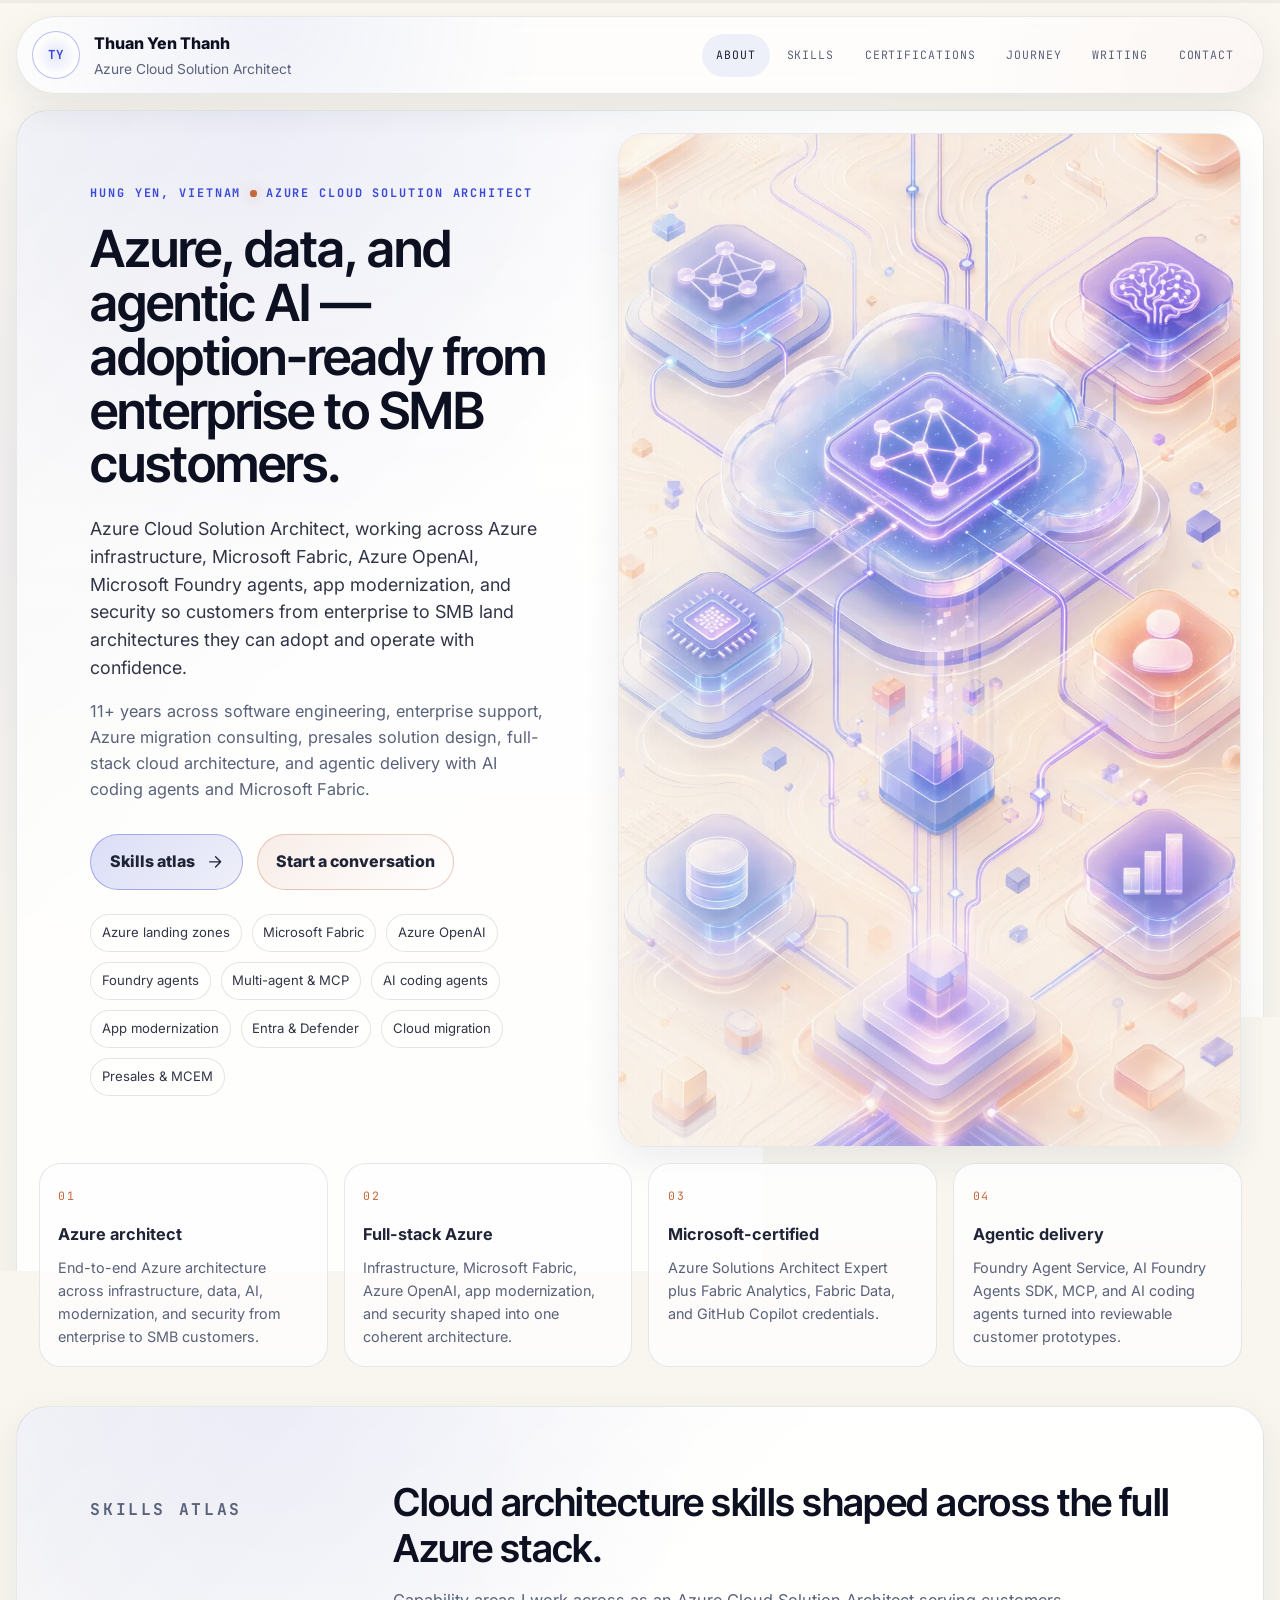
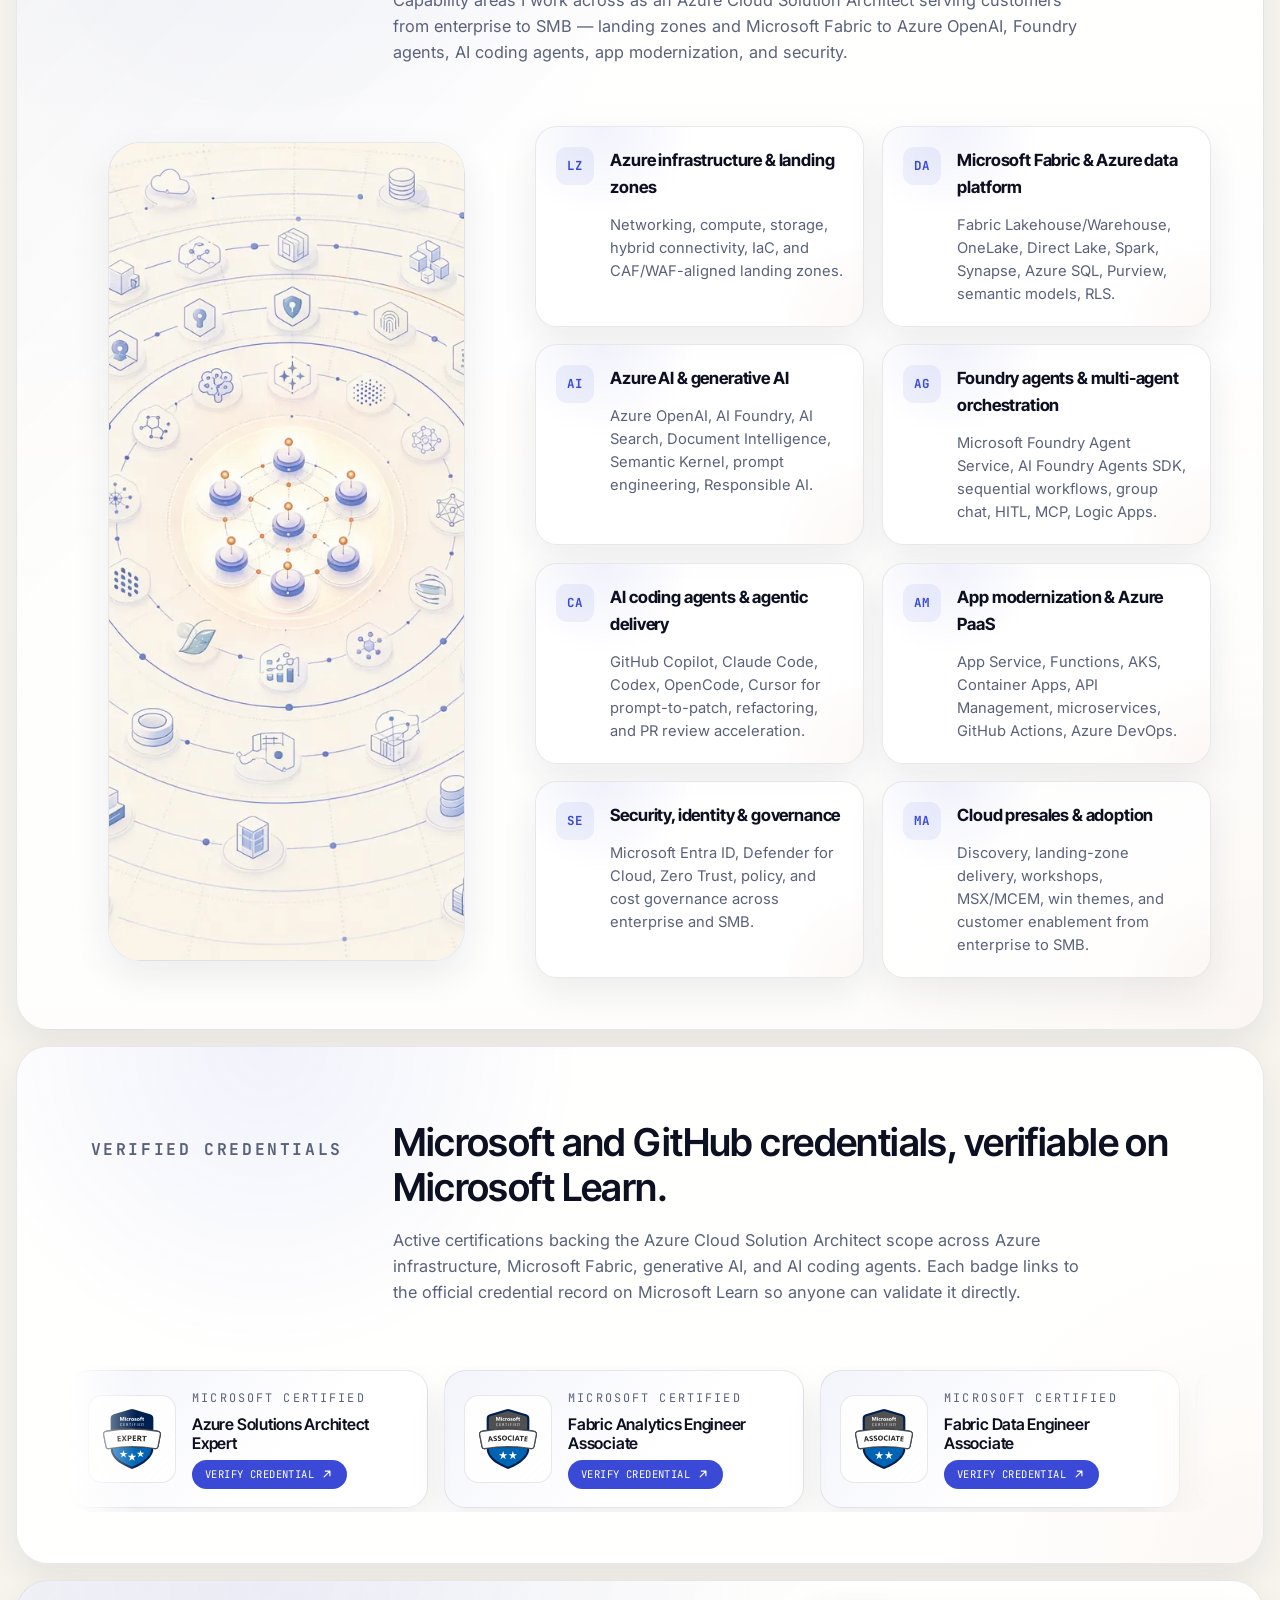
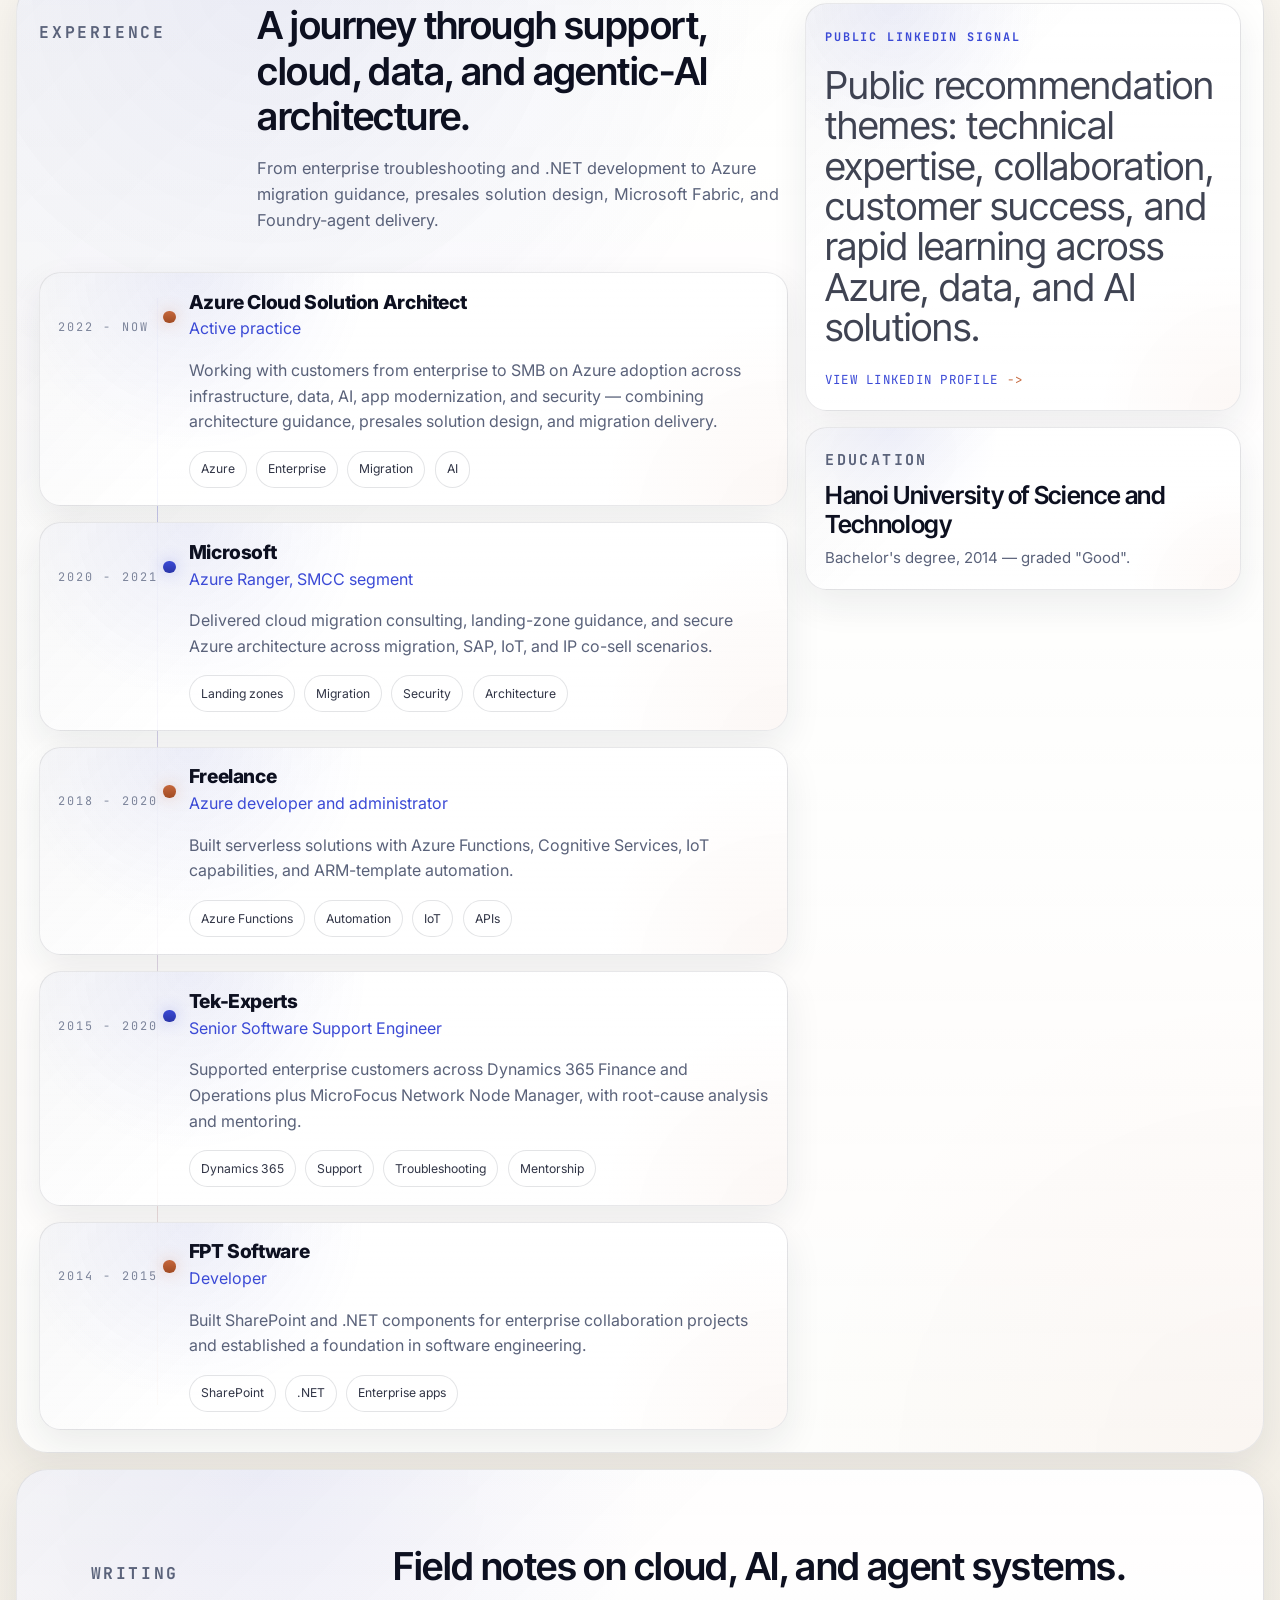
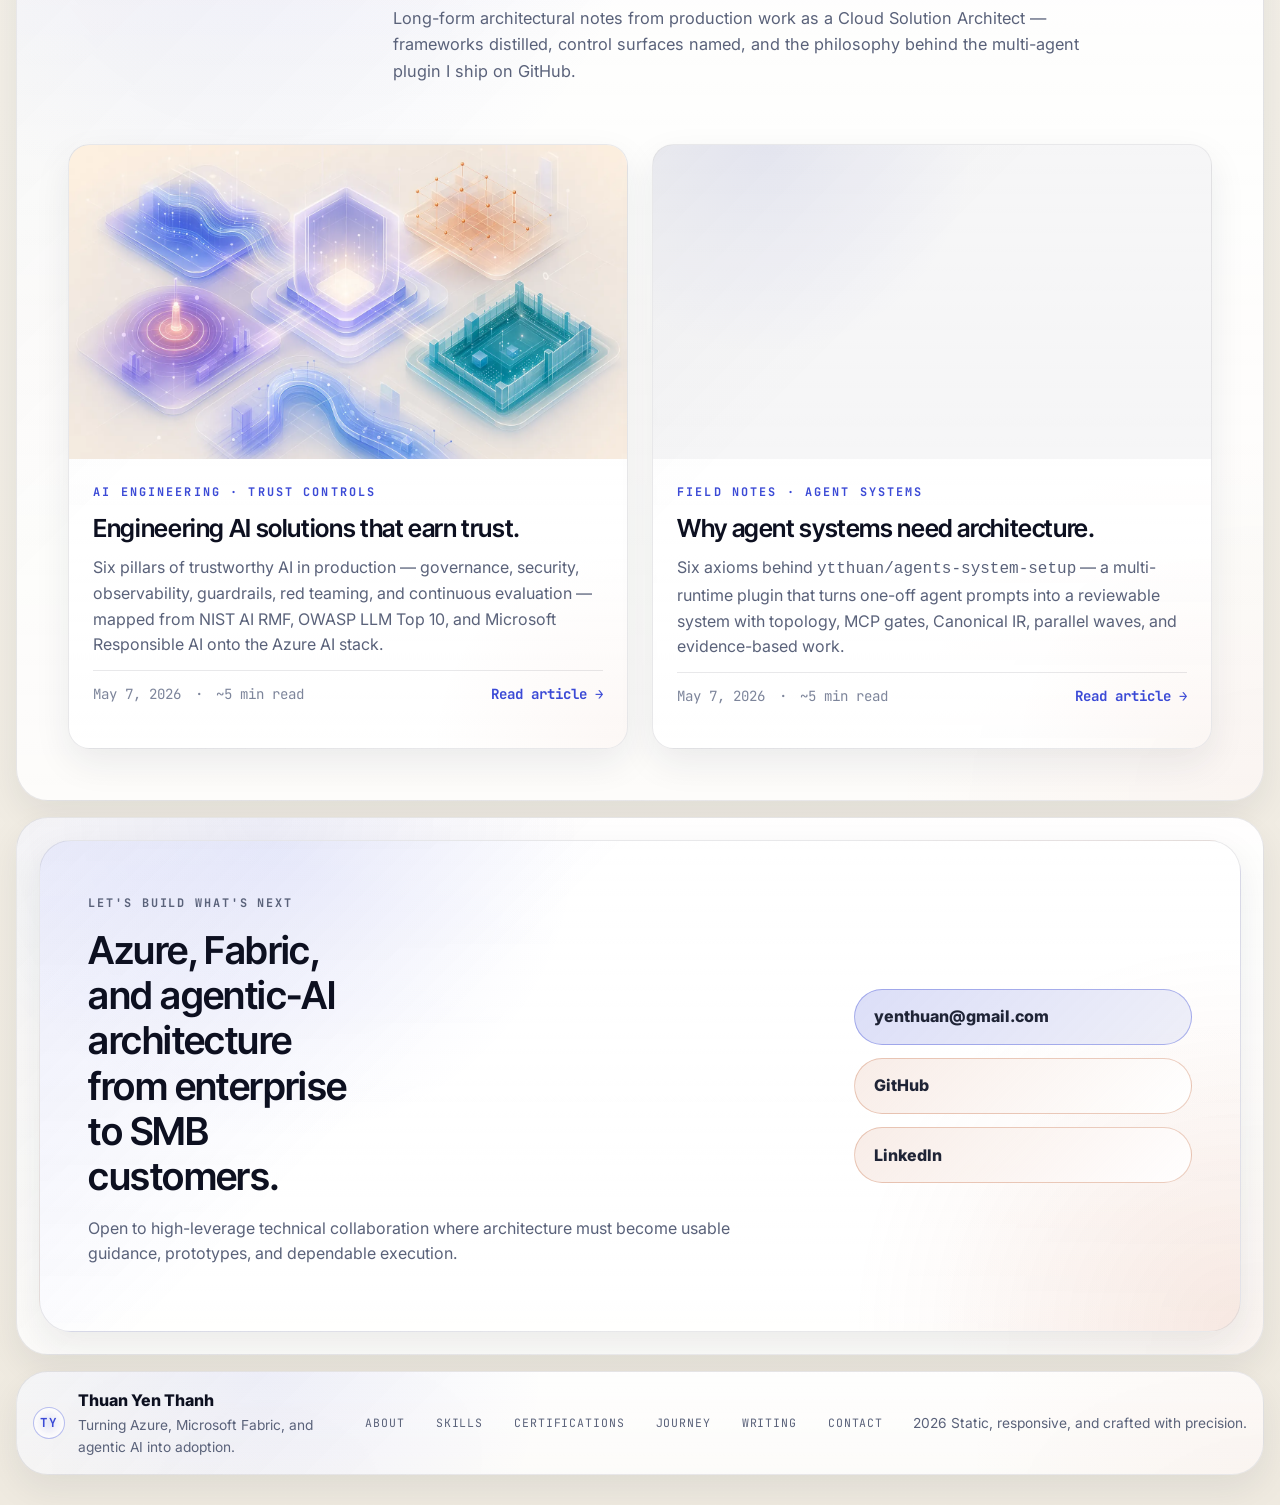
==== index.html @ ac1a0fd8 "Initial deploy: Azure Cloud Solution Architect portfolio Static portfolio for ytthuan.github.io user" ====
<!doctype html>
<html lang="en">
  <head>
    <meta charset="UTF-8" />
    <meta name="viewport" content="width=device-width, initial-scale=1.0" />
    <title>Thuan Yen Thanh — Azure Cloud Solution Architect (Fabric, Agentic AI)</title>
    <meta name="description" content="Azure Cloud Solution Architect serving customers from enterprise to SMB. Azure infrastructure, Microsoft Fabric, Azure OpenAI, Microsoft Foundry Agent Service, multi-agent orchestration, app modernization, security." />
    <meta name="author" content="Thuan Yen Thanh" />
    <meta name="robots" content="index, follow" />
    <meta name="theme-color" content="#f7f4ee" />
    <link rel="canonical" href="https://ytthuan.github.io/" />

    <meta property="og:type" content="profile" />
    <meta property="og:site_name" content="Thuan Yen Thanh — Azure Cloud Solution Architect Portfolio" />
    <meta property="og:title" content="Thuan Yen Thanh — Azure Cloud Solution Architect (Fabric, Agentic AI)" />
    <meta property="og:description" content="Azure Cloud Solution Architect serving customers from enterprise to SMB. Azure infrastructure, Microsoft Fabric, Azure OpenAI, Microsoft Foundry Agent Service, multi-agent orchestration, app modernization, security." />
    <meta property="og:url" content="https://ytthuan.github.io/" />
    <meta property="og:image" content="https://ytthuan.github.io/images/og/og-default.png" />
    <meta property="og:image:width" content="1200" />
    <meta property="og:image:height" content="630" />
    <meta property="og:locale" content="en_US" />

    <meta name="twitter:card" content="summary_large_image" />
    <meta name="twitter:title" content="Thuan Yen Thanh — Azure Cloud Solution Architect (Fabric, Agentic AI)" />
    <meta name="twitter:description" content="Azure Cloud Solution Architect serving customers from enterprise to SMB. Azure infrastructure, Microsoft Fabric, Azure OpenAI, Microsoft Foundry Agent Service, multi-agent orchestration, app modernization, security." />
    <meta name="twitter:image" content="https://ytthuan.github.io/images/og/og-default.png" />

    <link rel="manifest" href="manifest.webmanifest" />
    <link rel="icon" href="images/favicon.svg" type="image/svg+xml" />

    <link rel="preconnect" href="https://fonts.googleapis.com" />
    <link rel="preconnect" href="https://fonts.gstatic.com" crossorigin />
    <link
      href="https://fonts.googleapis.com/css2?family=Inter:wght@400;500;600;700&family=Inter+Tight:wght@500;600;700&family=JetBrains+Mono:wght@400;500;700&display=swap"
      rel="stylesheet"
    />

    <link rel="preload" as="image" href="images/hero/command-atlas-hero.webp" type="image/webp" fetchpriority="high" />
    <link rel="stylesheet" href="styles/styles.css" />

    <script type="application/ld+json">
{"@context":"https://schema.org","@type":"Person","@id":"https://ytthuan.github.io/#person","name":"Thuan Yen Thanh","alternateName":"Leo Yen","url":"https://ytthuan.github.io/","image":"https://ytthuan.github.io/images/og/og-default.png","jobTitle":"Azure Cloud Solution Architect","alumniOf":{"@type":"CollegeOrUniversity","name":"Hanoi University of Science and Technology"},"address":{"@type":"PostalAddress","addressLocality":"Hung Yen","addressCountry":"VN"},"email":"mailto:yenthuan@gmail.com","sameAs":["https://github.com/ytthuan","https://www.linkedin.com/in/thuan-yen-82b482123/","https://learn.microsoft.com/en-us/users/LeoYen/"],"knowsAbout":["Microsoft Azure","Azure Solutions Architecture","Azure Landing Zones","Microsoft Fabric","Azure Synapse","Azure SQL","OneLake","Microsoft Purview","Azure OpenAI","Microsoft Foundry Agent Service","Azure AI Foundry Agents SDK","Semantic Kernel","Multi-agent orchestration","Model Context Protocol","AI coding agents","GitHub Copilot","Claude Code","Codex","Azure App Service","Azure Functions","Azure Kubernetes Service","Azure Container Apps","Microsoft Entra ID","Microsoft Defender for Cloud","Cloud migration","Cloud presales","Microsoft MCEM"],"hasCredential":[{"@type":"EducationalOccupationalCredential","name":"Microsoft Certified: Azure Solutions Architect Expert","credentialCategory":"certification","url":"https://learn.microsoft.com/api/credentials/share/en-us/LeoYen/4B07B24757624A30?sharingId=82841004015F6DB8"},{"@type":"EducationalOccupationalCredential","name":"Microsoft Certified: Fabric Analytics Engineer Associate","credentialCategory":"certification","url":"https://learn.microsoft.com/api/credentials/share/en-us/LeoYen/45B72295A89F0789?sharingId=82841004015F6DB8"},{"@type":"EducationalOccupationalCredential","name":"Microsoft Certified: Fabric Data Engineer Associate","credentialCategory":"certification","url":"https://learn.microsoft.com/api/credentials/share/en-us/LeoYen/652BB47F9FBA6796?sharingId=82841004015F6DB8"},{"@type":"EducationalOccupationalCredential","name":"GitHub Copilot","credentialCategory":"certification","url":"https://learn.microsoft.com/api/credentials/share/en-us/LeoYen/AC9949A4C9D25A08?sharingId=82841004015F6DB8"}]}
    </script>

    <script type="application/ld+json">
{"@context":"https://schema.org","@type":"WebSite","@id":"https://ytthuan.github.io/#website","url":"https://ytthuan.github.io/","name":"Thuan Yen Thanh — Azure Cloud Solution Architect Portfolio","inLanguage":"en","publisher":{"@id":"https://ytthuan.github.io/#person"}}
    </script>
  </head>
  <body>
    <div class="scroll-progress" aria-hidden="true">
      <span></span>
    </div>

    <div class="site-ambient" aria-hidden="true">
      <div class="ambient-orb orb-cyan"></div>
      <div class="ambient-orb orb-amber"></div>
      <div class="ambient-grid"></div>
      <div class="ambient-noise"></div>
    </div>

    <div class="site-shell">
      <header class="topbar glass-panel" data-surface>
        <a class="brandmark" href="#about" aria-label="Go to top">
          <span class="brandmark-sigil">TY</span>
          <span class="brandmark-copy">
            <strong>Thuan Yen Thanh</strong>
            <small>Azure Cloud Solution Architect</small>
          </span>
        </a>

        <nav class="topnav" aria-label="Primary navigation">
          <a class="nav-link" href="#about">About</a>
          <a class="nav-link" href="#skills">Skills</a>
          <a class="nav-link" href="#certifications">Certifications</a>
          <a class="nav-link" href="#journey">Journey</a>
          <a class="nav-link" href="#writing">Writing</a>
          <a class="nav-link" href="#contact">Contact</a>
        </nav>
      </header>

      <main>
        <section id="about" class="hero section-frame">
          <div class="hero-grid">
            <div class="hero-copy" data-reveal>
              <p class="eyebrow">
                <span>Hung Yen, Vietnam</span>
                <span>Azure Cloud Solution Architect</span>
              </p>
              <h1>
                Azure, data, and agentic AI &mdash; adoption-ready from enterprise to SMB customers.
              </h1>
              <p class="hero-thesis">
                Azure Cloud Solution Architect, working across Azure
                infrastructure, Microsoft Fabric, Azure OpenAI, Microsoft Foundry
                agents, app modernization, and security so customers from enterprise
                to SMB land architectures they can adopt and operate with confidence.
              </p>
              <p class="hero-support">
                11+ years across software engineering, enterprise support,
                Azure migration consulting, presales solution design, full-stack
                cloud architecture, and agentic delivery with AI coding agents
                and Microsoft Fabric.
              </p>

              <div class="hero-actions" aria-label="Primary actions">
                <a class="button button-primary" href="#skills">
                  <span>Skills atlas</span>
                  <svg viewBox="0 0 24 24" aria-hidden="true">
                    <path d="M5 12h14M13 5l7 7-7 7" />
                  </svg>
                </a>
                <a class="button button-secondary" href="mailto:yenthuan@gmail.com">
                  <span>Start a conversation</span>
                </a>
              </div>

              <ul class="signal-list" aria-label="Core strengths">
                <li>Azure landing zones</li>
                <li>Microsoft Fabric</li>
                <li>Azure OpenAI</li>
                <li>Foundry agents</li>
                <li>Multi-agent &amp; MCP</li>
                <li>AI coding agents</li>
                <li>App modernization</li>
                <li>Entra &amp; Defender</li>
                <li>Cloud migration</li>
                <li>Presales &amp; MCEM</li>
              </ul>
            </div>

            <div class="hero-visual glass-panel interactive-surface" data-surface data-reveal>
              <picture>
                <source srcset="images/hero/command-atlas-hero.webp" type="image/webp" />
                <img
                  src="images/hero/command-atlas-hero.png"
                  alt="Abstract Azure cloud and AI agent topology atlas with luminous routing and glass panels."
                  width="1024"
                  height="1536"
                  loading="eager"
                  decoding="async"
                  fetchpriority="high"
                />
              </picture>
            </div>
          </div>

          <div class="proof-grid" data-reveal>
            <article>
              <span>01</span>
              <strong>Azure architect</strong>
              <p>End-to-end Azure architecture across infrastructure, data, AI, modernization, and security from enterprise to SMB customers.</p>
            </article>
            <article>
              <span>02</span>
              <strong>Full-stack Azure</strong>
              <p>Infrastructure, Microsoft Fabric, Azure OpenAI, app modernization, and security shaped into one coherent architecture.</p>
            </article>
            <article>
              <span>03</span>
              <strong>Microsoft-certified</strong>
              <p>Azure Solutions Architect Expert plus Fabric Analytics, Fabric Data, and GitHub Copilot credentials.</p>
            </article>
            <article>
              <span>04</span>
              <strong>Agentic delivery</strong>
              <p>Foundry Agent Service, AI Foundry Agents SDK, MCP, and AI coding agents turned into reviewable customer prototypes.</p>
            </article>
          </div>
        </section>

        <section id="skills" class="skills section-frame">
          <div class="section-heading" data-reveal>
            <p class="eyebrow">Skills atlas</p>
            <div>
              <h2>Cloud architecture skills shaped across the full Azure stack.</h2>
              <p>
                Capability areas I work across as an Azure Cloud Solution Architect serving customers from
                enterprise to SMB — landing zones and Microsoft Fabric to Azure OpenAI, Foundry agents,
                AI coding agents, app modernization, and security.
              </p>
            </div>
          </div>

          <div class="skills-layout">
            <figure class="skills-visual glass-panel" data-reveal aria-label="Abstract Azure skills atlas visual">
              <picture>
                <source srcset="images/illustrations/fabric-lakehouse-orbit.webp" type="image/webp" />
                <img
                  src="images/illustrations/fabric-lakehouse-orbit.png"
                  alt="Concentric Azure capability orbit illustration with Foundry agents at the center."
                  width="1280"
                  height="853"
                  loading="lazy"
                  decoding="async"
                />
              </picture>
            </figure>
            <div id="skill-grid" class="skill-grid" data-reveal></div>
          </div>
        </section>

        <section id="certifications" class="certifications section-frame">
          <div class="section-heading" data-reveal>
            <p class="eyebrow">Verified credentials</p>
            <div>
              <h2>Microsoft and GitHub credentials, verifiable on Microsoft Learn.</h2>
              <p>
                Active certifications backing the Azure Cloud Solution Architect scope across Azure
                infrastructure, Microsoft Fabric, generative AI, and AI coding agents. Each
                badge links to the official credential record on Microsoft Learn so anyone
                can validate it directly.
              </p>
            </div>
          </div>

          <div class="cert-carousel cert-marquee" data-cert-carousel data-reveal>
            <div class="cert-viewport">
              <ul class="cert-track" data-cert-track></ul>
            </div>
            <p class="cert-status visually-hidden" data-cert-status></p>
          </div>
        </section>

        <section id="journey" class="journey section-frame">
          <div class="journey-layout">
            <div class="journey-main">
              <div class="section-heading compact" data-reveal>
                <p class="eyebrow">Experience</p>
                <div>
                  <h2>A journey through support, cloud, data, and agentic-AI architecture.</h2>
                  <p>
                    From enterprise troubleshooting and .NET development to
                    Azure migration guidance, presales solution design,
                    Microsoft Fabric, and Foundry-agent delivery.
                  </p>
                </div>
              </div>
              <div id="timeline" class="timeline" data-reveal></div>
            </div>

            <aside class="journey-aside">
              <section class="testimonial-card glass-panel" data-reveal>
                <p class="panel-label">Public LinkedIn signal</p>
                <blockquote>
                  Public recommendation themes: technical expertise,
                  collaboration, customer success, and rapid learning across
                  Azure, data, and AI solutions.
                </blockquote>
                <a
                  class="text-link"
                  href="https://www.linkedin.com/in/thuan-yen-82b482123/"
                  target="_blank"
                  rel="noreferrer"
                >
                  View LinkedIn profile
                </a>
              </section>

              <section class="education-card glass-panel" data-reveal>
                <p class="panel-label">Education</p>
                <h3>Hanoi University of Science and Technology</h3>
                <p>Bachelor's degree, 2014 — graded "Good".</p>
              </section>
            </aside>
          </div>
        </section>

        <section id="writing" class="writing section-frame">
          <div class="section-heading" data-reveal>
            <p class="eyebrow">Writing</p>
            <div>
              <h2>Field notes on cloud, AI, and agent systems.</h2>
              <p>
                Long-form architectural notes from production work as a Cloud
                Solution Architect — frameworks distilled, control surfaces named,
                and the philosophy behind the multi-agent plugin I ship on GitHub.
              </p>
            </div>
          </div>

          <div class="writing-grid">
            <article class="writing-card glass-panel" data-reveal>
              <a class="writing-card-media" href="articles/ai-trust-controls.html" aria-label="Read: Engineering AI solutions that earn trust">
                <picture>
                  <source srcset="images/articles/ai-trust-controls-hero.webp" type="image/webp" />
                  <img src="images/articles/ai-trust-controls-hero.png"
                       alt="Abstract isometric AI trust observatory with overlapping translucent control surfaces."
                       width="1536" height="1024" loading="lazy" decoding="async" />
                </picture>
              </a>
              <div class="writing-card-body">
                <p class="writing-card-eyebrow">AI Engineering · Trust Controls</p>
                <h3>Engineering AI solutions that earn trust.</h3>
                <p class="writing-card-dek">
                  Six pillars of trustworthy AI in production — governance,
                  security, observability, guardrails, red teaming, and continuous
                  evaluation — mapped from NIST AI RMF, OWASP LLM Top 10, and
                  Microsoft Responsible AI onto the Azure AI stack.
                </p>
                <p class="writing-card-meta">
                  <time datetime="2026-05-07">May 7, 2026</time>
                  <span aria-hidden="true">·</span>
                  <span>~5 min read</span>
                  <a class="writing-card-link" href="articles/ai-trust-controls.html">
                    <span>Read article →</span>
                  </a>
                </p>
              </div>
            </article>

            <article class="writing-card glass-panel" data-reveal>
              <a class="writing-card-media" href="articles/agents-system-philosophy.html" aria-label="Read: Why agent systems need architecture">
                <picture>
                  <source srcset="images/articles/agents-system-philosophy-hero.webp" type="image/webp" />
                  <img src="images/articles/agents-system-philosophy-hero.png"
                       alt="Abstract isometric multi-runtime agent topology with a central orchestrator and subagents radiating across platform planes."
                       width="1536" height="1024" loading="lazy" decoding="async" />
                </picture>
              </a>
              <div class="writing-card-body">
                <p class="writing-card-eyebrow">Field notes · Agent systems</p>
                <h3>Why agent systems need architecture.</h3>
                <p class="writing-card-dek">
                  Six axioms behind <code>ytthuan/agents-system-setup</code> — a
                  multi-runtime plugin that turns one-off agent prompts into a
                  reviewable system with topology, MCP gates, Canonical IR,
                  parallel waves, and evidence-based work.
                </p>
                <p class="writing-card-meta">
                  <time datetime="2026-05-07">May 7, 2026</time>
                  <span aria-hidden="true">·</span>
                  <span>~5 min read</span>
                  <a class="writing-card-link" href="articles/agents-system-philosophy.html">
                    <span>Read article →</span>
                  </a>
                </p>
              </div>
            </article>
          </div>
        </section>

        <section id="contact" class="contact section-frame">
          <div class="contact-panel glass-panel interactive-surface" data-surface data-reveal>
            <div>
              <p class="eyebrow">Let&apos;s build what&apos;s next</p>
              <h2>Azure, Fabric, and agentic-AI architecture from enterprise to SMB customers.</h2>
              <p>
                Open to high-leverage technical collaboration where architecture
                must become usable guidance, prototypes, and dependable
                execution.
              </p>
            </div>
            <div class="contact-actions" aria-label="Contact links">
              <a class="button button-primary" href="mailto:yenthuan@gmail.com">
                <span>yenthuan@gmail.com</span>
              </a>
              <a
                class="button button-secondary"
                href="https://github.com/ytthuan"
                target="_blank"
                rel="noreferrer"
              >
                <span>GitHub</span>
              </a>
              <a
                class="button button-secondary"
                href="https://www.linkedin.com/in/thuan-yen-82b482123/"
                target="_blank"
                rel="noreferrer"
              >
                <span>LinkedIn</span>
              </a>
            </div>
          </div>
        </section>
      </main>

      <footer class="footer glass-panel" data-reveal>
        <div class="footer-brand">
          <span class="brandmark-sigil">TY</span>
          <div>
            <strong>Thuan Yen Thanh</strong>
            <p>Turning Azure, Microsoft Fabric, and agentic AI into adoption.</p>
          </div>
        </div>
        <nav class="footer-nav" aria-label="Footer navigation">
          <a href="#about">About</a>
          <a href="#skills">Skills</a>
          <a href="#certifications">Certifications</a>
          <a href="#journey">Journey</a>
          <a href="#writing">Writing</a>
          <a href="#contact">Contact</a>
        </nav>
        <p class="footer-note">
          <span id="current-year"></span> Static, responsive, and crafted with precision.
        </p>
      </footer>
    </div>

    <script src="scripts/script.js" defer></script>
  </body>
</html>
---- styles/styles.css ----
:root {
  color-scheme: light;
  --bg: #f7f4ee;
  --bg-2: #efeae0;
  --panel: rgba(255, 255, 255, 0.78);
  --panel-strong: rgba(255, 255, 255, 0.94);
  --glass: rgba(31, 36, 54, 0.04);
  --line: rgba(31, 36, 54, 0.10);
  --line-strong: rgba(31, 36, 54, 0.22);
  --text: #1f2436;
  --text-strong: #0d1020;
  --muted: #5a627a;
  --muted-2: #7d859b;
  --cyan: #3b4ad6;
  --teal: #2a35a8;
  --teal-deep: #1a2078;
  --amber: #c5673c;
  --amber-strong: #a14b22;
  --violet: #7a6bd0;
  --shadow: 0 28px 60px rgba(31, 36, 54, 0.12);
  --shadow-soft: 0 14px 36px rgba(31, 36, 54, 0.08);
  --display: "Inter Tight", "Inter", system-ui, -apple-system, "Segoe UI", sans-serif;
  --sans: "Inter", system-ui, -apple-system, "Segoe UI", "Helvetica Neue", sans-serif;
  --mono: "JetBrains Mono", "IBM Plex Mono", monospace;
  --container: min(1480px, calc(100vw - 2rem));
  --radius-xl: 2rem;
  --radius-lg: 1.35rem;
  --radius-md: 0.9rem;
  --ease: cubic-bezier(0.2, 0.8, 0.2, 1);
  --transition: 320ms var(--ease);

  --fs-display: clamp(2.4rem, 7vw, 3rem);
  --fs-display-md: clamp(2.8rem, 4vw, 3.6rem);
  --fs-h2: clamp(1.85rem, 5vw, 2.4rem);
  --fs-h2-md: clamp(2rem, 3vw, 2.6rem);
  --fs-h3: clamp(1.3rem, 3vw, 1.55rem);
  --fs-h3-md: clamp(1.4rem, 2.2vw, 1.7rem);
  --fs-h4: 1.05rem;
  --fs-body: 1rem;
  --fs-body-sm: 0.94rem;
  --fs-meta: 0.88rem;
  --fs-eyebrow: 0.74rem;
  --fs-mono: 0.74rem;
  --lh-tight: 1.05;
  --lh-snug: 1.18;
  --lh-normal: 1.6;
  --ls-tight: -0.02em;
  --ls-snug: -0.015em;
  --ls-eyebrow: 0.18em;
}

*,
*::before,
*::after {
  box-sizing: border-box;
}

html {
  scroll-behavior: smooth;
}

body {
  margin: 0;
  min-height: 100vh;
  overflow-x: hidden;
  background:
    radial-gradient(circle at 12% 8%, rgba(59, 74, 214, 0.06), transparent 28rem),
    radial-gradient(circle at 88% 6%, rgba(197, 103, 60, 0.05), transparent 26rem),
    linear-gradient(180deg, #faf7f1 0%, var(--bg) 55%, var(--bg-2) 100%);
  color: var(--text);
  font-family: var(--sans);
  line-height: 1.6;
}

img {
  display: block;
  max-width: 100%;
}

a {
  color: inherit;
  text-decoration: none;
}

a:focus-visible,
button:focus-visible {
  outline: 2px solid var(--cyan);
  outline-offset: 4px;
}

.scroll-progress {
  position: fixed;
  inset: 0 auto auto 0;
  width: 100%;
  height: 3px;
  z-index: 100;
  background: rgba(31, 36, 54, 0.06);
}

.scroll-progress span {
  display: block;
  width: 100%;
  height: 100%;
  transform: scaleX(0);
  transform-origin: left center;
  background: linear-gradient(90deg, var(--cyan), var(--amber));
  box-shadow: 0 0 18px rgba(59, 74, 214, 0.35);
}

.site-ambient {
  position: fixed;
  inset: 0;
  z-index: 0;
  pointer-events: none;
  overflow: hidden;
}

.ambient-orb {
  display: none;
  position: absolute;
  width: 42rem;
  aspect-ratio: 1;
  border-radius: 50%;
  filter: blur(80px);
  opacity: 0.2;
  animation: drift 18s ease-in-out infinite alternate;
}

.orb-cyan {
  top: -15rem;
  left: -10rem;
  background: var(--teal);
}

.orb-amber {
  right: -12rem;
  bottom: 12%;
  background: var(--amber-strong);
  animation-duration: 24s;
}

.ambient-grid,
.ambient-noise {
  position: absolute;
  inset: 0;
}

.ambient-grid {
  background:
    linear-gradient(rgba(31, 36, 54, 0.05) 1px, transparent 1px),
    linear-gradient(90deg, rgba(31, 36, 54, 0.05) 1px, transparent 1px);
  background-size: 100px 100px;
  mask-image: radial-gradient(circle at center, black 26%, transparent 78%);
  opacity: 0.08;
}

.ambient-noise {
  opacity: 0.05;
  background-image:
    radial-gradient(circle at 15% 25%, rgba(31, 36, 54, 0.08) 0.7px, transparent 0.8px),
    radial-gradient(circle at 80% 65%, rgba(31, 36, 54, 0.08) 0.8px, transparent 0.9px);
  background-size: 180px 180px, 220px 220px;
}

.site-shell {
  position: relative;
  z-index: 1;
  width: var(--container);
  margin: 0 auto;
  padding: 1rem 0 2rem;
}

.glass-panel,
.section-frame {
  position: relative;
  isolation: isolate;
  overflow: hidden;
  border: 1px solid var(--line);
  background:
    linear-gradient(135deg, rgba(31, 36, 54, 0.04), transparent 34%),
    linear-gradient(180deg, rgba(255, 255, 255, 0.94), rgba(255, 255, 255, 0.82));
  box-shadow: var(--shadow-soft);
}

.glass-panel::before,
.section-frame::before,
.interactive-surface::after {
  content: "";
  position: absolute;
  inset: 0;
  pointer-events: none;
}

.glass-panel::before,
.section-frame::before {
  z-index: -1;
  background:
    radial-gradient(circle at 20% 0, rgba(59, 74, 214, 0.07), transparent 28%),
    radial-gradient(circle at 100% 100%, rgba(197, 103, 60, 0.05), transparent 24%);
}

.interactive-surface {
  transform-style: preserve-3d;
  transform:
    perspective(1200px)
    rotateX(var(--rotate-x, 0deg))
    rotateY(var(--rotate-y, 0deg))
    translate3d(0, 0, 0);
  transition:
    transform var(--transition),
    border-color var(--transition),
    box-shadow var(--transition);
}

.interactive-surface::after {
  background:
    radial-gradient(
      25rem 18rem at var(--pointer-x, 50%) var(--pointer-y, 50%),
      rgba(59, 74, 214, 0.10),
      transparent 62%
    );
  opacity: 0;
  transition: opacity var(--transition);
}

.interactive-surface:hover {
  border-color: var(--line-strong);
  box-shadow: var(--shadow);
}

.interactive-surface:hover::after {
  opacity: 1;
}

.section-frame,
.footer {
  margin-top: 1rem;
  border-radius: var(--radius-xl);
}

.topbar {
  position: sticky;
  top: 1rem;
  z-index: 50;
  display: grid;
  grid-template-columns: minmax(14rem, 1fr) auto;
  gap: 1rem;
  align-items: center;
  padding: 0.85rem 0.95rem;
  border: 1px solid var(--line);
  border-radius: 999px;
  background: rgba(255, 255, 255, 0.78);
  backdrop-filter: blur(10px);
}

.brandmark,
.footer-brand {
  display: flex;
  gap: 0.85rem;
  align-items: center;
  min-width: 0;
}

.brandmark-sigil {
  display: inline-grid;
  place-items: center;
  width: 3rem;
  aspect-ratio: 1;
  border: 1px solid rgba(59, 74, 214, 0.35);
  border-radius: 50%;
  background:
    radial-gradient(circle, rgba(59, 74, 214, 0.12), transparent 62%),
    rgba(255, 255, 255, 0.6);
  color: var(--cyan);
  font-family: var(--mono);
  font-size: 0.78rem;
  font-weight: 700;
  letter-spacing: 0.12em;
}

.brandmark-copy {
  display: grid;
  gap: 0.1rem;
}

.brandmark-copy strong,
.footer-brand strong {
  color: var(--text-strong);
  font-weight: 800;
}

.brandmark-copy small,
.footer-brand p,
.footer-note {
  margin: 0;
  color: var(--muted);
  font-size: 0.86rem;
}

.topnav,
.footer-nav {
  display: flex;
  flex-wrap: wrap;
  align-items: center;
  justify-content: center;
  gap: 0.2rem;
}

.nav-link,
.nav-cta,
.footer-nav a {
  position: relative;
  display: inline-flex;
  align-items: center;
  min-height: 2.7rem;
  padding: 0.66rem 0.86rem;
  border-radius: 999px;
  color: var(--muted);
  font-family: var(--mono);
  font-size: 0.72rem;
  letter-spacing: 0.08em;
  text-transform: uppercase;
  transition:
    color var(--transition),
    background var(--transition);
}

.nav-link:hover,
.nav-link.is-active,
.footer-nav a:hover {
  color: var(--text);
  background: rgba(59, 74, 214, 0.08);
}

.nav-cta {
  justify-self: end;
  border: 1px solid rgba(59, 74, 214, 0.3);
  background: rgba(59, 74, 214, 0.08);
  color: var(--text);
}

.hero {
  min-height: calc(100vh - 6rem);
  padding: clamp(1rem, 2vw, 1.35rem);
}

.hero-grid {
  display: grid;
  grid-template-columns: minmax(0, 0.95fr) minmax(30rem, 1.05fr);
  gap: 1rem;
  align-items: stretch;
}

.hero-copy,
.hero-visual,
.featured-system,
.capability-atlas,
.contact-panel {
  border-radius: calc(var(--radius-xl) - 0.4rem);
}

.hero-copy {
  display: flex;
  flex-direction: column;
  justify-content: center;
  min-height: 39rem;
  padding: clamp(1.5rem, 4vw, 4rem);
}

.eyebrow,
.panel-label {
  display: inline-flex;
  flex-wrap: wrap;
  gap: 0.55rem;
  align-items: center;
  margin: 0;
  color: var(--cyan);
  font-family: var(--mono);
  font-size: 0.74rem;
  font-weight: 700;
  letter-spacing: 0.16em;
  text-transform: uppercase;
}

.eyebrow span:not(:last-child)::after {
  content: "";
  display: inline-block;
  width: 0.42rem;
  aspect-ratio: 1;
  margin-left: 0.55rem;
  border-radius: 50%;
  background: var(--amber);
  box-shadow: 0 0 14px rgba(197, 103, 60, 0.45);
}

h1,
h2,
h3 {
  margin: 0;
  color: var(--text-strong);
  font-family: var(--display);
  font-weight: 600;
  letter-spacing: -0.02em;
}

h1 {
  max-width: 22ch;
  margin-top: 1.2rem;
  font-size: var(--fs-display);
  line-height: var(--lh-tight);
  letter-spacing: var(--ls-tight);
  overflow-wrap: anywhere;
  hyphens: manual;
}

h2,
h3 {
  letter-spacing: var(--ls-snug);
}

h2 {
  font-size: var(--fs-h2);
  line-height: var(--lh-snug);
}

h3 {
  font-size: var(--fs-h3);
  line-height: var(--lh-snug);
}

.hero-thesis {
  max-width: 56ch;
  margin: 1.5rem 0 0;
  color: rgba(31, 36, 54, 0.92);
  font-size: clamp(1.05rem, 1.4vw, 1.2rem);
  line-height: 1.55;
}

.hero-support,
.section-heading p,
.featured-copy p,
.project-card p,
.capability-card p,
.timeline-body p,
.credential-card p,
.contact-panel p,
.testimonial-card blockquote {
  color: var(--muted);
}

.hero-support {
  max-width: 38rem;
  margin: 1rem 0 0;
  font-size: 1.02rem;
}

.hero-actions,
.contact-actions {
  display: flex;
  flex-wrap: wrap;
  gap: 0.85rem;
  margin-top: 2rem;
}

.button {
  display: inline-flex;
  align-items: center;
  justify-content: center;
  gap: 0.72rem;
  min-height: 3.25rem;
  padding: 0.88rem 1.15rem;
  border: 1px solid var(--line);
  border-radius: 999px;
  background: rgba(255, 255, 255, 0.7);
  color: var(--text);
  font-weight: 800;
  transition:
    transform var(--transition),
    border-color var(--transition),
    background var(--transition),
    box-shadow var(--transition);
}

.button svg {
  width: 1.1rem;
  fill: none;
  stroke: currentColor;
  stroke-linecap: round;
  stroke-linejoin: round;
  stroke-width: 1.8;
  transition: transform var(--transition);
}

.button:hover {
  transform: translateY(-3px);
  border-color: var(--line-strong);
  box-shadow: 0 18px 34px rgba(31, 36, 54, 0.10);
}

.button-primary {
  border-color: rgba(59, 74, 214, 0.38);
  background:
    linear-gradient(135deg, rgba(59, 74, 214, 0.18), rgba(42, 53, 168, 0.08)),
    rgba(255, 255, 255, 0.85);
}

.button-primary:hover svg {
  transform: translateX(4px);
}

.button-secondary {
  border-color: rgba(197, 103, 60, 0.32);
  background:
    linear-gradient(135deg, rgba(197, 103, 60, 0.12), rgba(255, 255, 255, 0.6)),
    rgba(255, 255, 255, 0.85);
}

.signal-list,
.tag-list {
  display: flex;
  flex-wrap: wrap;
  gap: 0.6rem;
  padding: 0;
  margin: 1.5rem 0 0;
  list-style: none;
}

.signal-list li,
.tag-list li {
  padding: 0.48rem 0.68rem;
  border: 1px solid rgba(31, 36, 54, 0.12);
  border-radius: 999px;
  background: rgba(255, 255, 255, 0.6);
  color: rgba(31, 36, 54, 0.92);
  font-size: 0.82rem;
}

.tag-list.compact {
  margin-top: 1rem;
}

.tag-list.compact li {
  font-size: 0.76rem;
}

.hero-visual {
  min-height: 39rem;
  background: var(--panel-strong);
}

.hero-visual img,
.featured-visual img,
.atlas-visual img {
  width: 100%;
  height: 100%;
  object-fit: cover;
}

.hero-visual img {
  position: absolute;
  inset: 0;
  opacity: 0.88;
}

.hero-visual::before {
  z-index: 1;
  background:
    linear-gradient(90deg, rgba(247, 244, 238, 0.18), transparent 44%),
    radial-gradient(circle at 70% 28%, transparent, rgba(247, 244, 238, 0.42) 70%);
}

.featured-meta dt,
.timeline-marker p {
  color: var(--muted-2);
  font-family: var(--mono);
  font-size: var(--fs-eyebrow);
  letter-spacing: var(--ls-eyebrow);
  text-transform: uppercase;
}

.proof-grid {
  display: grid;
  grid-template-columns: repeat(4, minmax(0, 1fr));
  gap: 1rem;
  margin-top: 1rem;
}

.proof-grid article {
  min-height: 11rem;
  padding: 1.15rem;
  border: 1px solid rgba(31, 36, 54, 0.10);
  border-radius: var(--radius-lg);
  background:
    linear-gradient(180deg, rgba(255, 255, 255, 0.86), rgba(255, 255, 255, 0.7)),
    rgba(31, 36, 54, 0.02);
}

.proof-grid span {
  color: var(--amber);
  font-family: var(--mono);
  font-size: 0.72rem;
  letter-spacing: 0.16em;
}

.proof-grid strong {
  display: block;
  margin-top: 0.8rem;
  color: var(--text);
  font-size: 1.02rem;
}

.proof-grid p {
  margin: 0.55rem 0 0;
  color: var(--muted);
  font-size: 0.9rem;
}

.systems,
.journey,
.contact {
  padding: clamp(1rem, 2vw, 1.4rem);
}

.section-heading {
  display: grid;
  grid-template-columns: minmax(10rem, 0.32fr) minmax(0, 1fr);
  gap: clamp(1rem, 4vw, 3rem);
  align-items: start;
  margin-bottom: 1rem;
  padding: clamp(1rem, 2vw, 1.4rem);
}

.section-heading.compact {
  padding-inline: 0;
  padding-top: 0;
}

.section-heading p {
  max-width: 43rem;
  margin: 1rem 0 0;
  font-size: 1.02rem;
}

.featured-system {
  display: grid;
  grid-template-columns: minmax(0, 0.8fr) minmax(24rem, 1fr) minmax(12rem, 0.42fr);
  gap: 1rem;
  padding: 1rem;
}

.featured-copy {
  display: flex;
  flex-direction: column;
  justify-content: center;
  padding: clamp(1rem, 2vw, 2rem);
}

.featured-copy h3 {
  margin-top: 0.8rem;
}

.featured-copy p {
  margin: 1rem 0 0;
}

.text-link {
  display: inline-flex;
  align-items: center;
  gap: 0.55rem;
  width: fit-content;
  margin-top: 1.4rem;
  color: var(--cyan);
  font-family: var(--mono);
  font-size: 0.78rem;
  letter-spacing: 0.1em;
  text-transform: uppercase;
}

.text-link::after {
  content: "->";
  color: var(--amber);
  transition: transform var(--transition);
}

.text-link:hover::after {
  transform: translateX(4px);
}

.featured-visual,
.atlas-visual {
  min-height: 25rem;
  margin: 0;
  overflow: hidden;
  border-radius: var(--radius-lg);
  background: rgba(31, 36, 54, 0.04);
}

.featured-meta {
  display: grid;
  gap: 0.8rem;
  align-content: center;
  margin: 0;
}

.featured-meta div {
  padding: 1rem;
  border: 1px solid rgba(31, 36, 54, 0.10);
  border-radius: var(--radius-md);
  background: rgba(255, 255, 255, 0.7);
}

.featured-meta dd {
  margin: 0.25rem 0 0;
  color: var(--text);
  font-weight: 800;
}

.project-grid {
  display: grid;
  grid-template-columns: repeat(3, minmax(0, 1fr));
  gap: 1rem;
  margin-top: 1rem;
}

.project-card {
  display: flex;
  flex-direction: column;
  min-height: 22rem;
  padding: 1.2rem;
  border-radius: var(--radius-lg);
}

.project-card-head {
  display: flex;
  align-items: center;
  gap: 0.85rem;
  margin: 1rem 0 0.85rem;
}

.project-card h3 {
  font-family: var(--sans);
  font-size: 1.26rem;
  font-weight: 800;
  letter-spacing: -0.02em;
}

.project-accent,
.capability-card > span {
  display: inline-grid;
  place-items: center;
  width: 3.2rem;
  aspect-ratio: 1;
  flex: 0 0 auto;
  border: 1px solid rgba(59, 74, 214, 0.22);
  border-radius: 1rem;
  background: rgba(255, 255, 255, 0.7);
  color: var(--cyan);
  font-family: var(--mono);
  font-size: 0.78rem;
  font-weight: 700;
  letter-spacing: 0.1em;
}

.accent-amber .project-accent {
  color: var(--amber);
  border-color: rgba(197, 103, 60, 0.28);
}

.project-card .text-link {
  margin-top: auto;
}

.capability-atlas {
  display: grid;
  grid-template-columns: minmax(24rem, 0.82fr) minmax(0, 1fr);
  gap: 1rem;
  margin-top: 1rem;
  padding: 1rem;
  border-radius: var(--radius-xl);
  background: rgba(255, 255, 255, 0.6);
}

.capability-atlas h3 {
  max-width: 12ch;
  margin-top: 0.7rem;
}

.capability-grid {
  display: grid;
  grid-template-columns: repeat(2, minmax(0, 1fr));
  gap: 0.8rem;
  margin-top: 1rem;
}

.capability-card {
  display: flex;
  gap: 0.85rem;
  align-items: flex-start;
  padding: 1rem;
  border-radius: var(--radius-lg);
}

.capability-card h4 {
  margin: 0 0 0.3rem;
  color: var(--text);
  font-size: var(--fs-h4);
}

.capability-card p {
  margin: 0;
  font-size: var(--fs-meta);
}

.skills {
  padding: clamp(2rem, 4vw, 3.5rem);
}

.skills-layout {
  display: grid;
  grid-template-columns: minmax(0, 1fr) minmax(0, 1.55fr);
  gap: clamp(1.25rem, 2.4vw, 2rem);
  margin-top: clamp(1.5rem, 3vw, 2.5rem);
  align-items: stretch;
}

.skills-visual {
  position: relative;
  border-radius: var(--radius-xl);
  overflow: hidden;
  padding: 0;
  display: flex;
}

.skills-visual img {
  width: 100%;
  height: 100%;
  object-fit: cover;
  display: block;
}

.skill-grid {
  display: grid;
  grid-template-columns: repeat(2, minmax(0, 1fr));
  gap: clamp(0.85rem, 1.5vw, 1.1rem);
}

.skill-card {
  display: grid;
  grid-template-columns: auto 1fr;
  gap: 0.85rem 1rem;
  padding: clamp(1rem, 1.6vw, 1.25rem);
  border-radius: var(--radius-lg);
  border: 1px solid var(--line);
  background: var(--panel);
  box-shadow: var(--shadow-soft);
  transition:
    transform var(--transition),
    box-shadow var(--transition),
    border-color var(--transition);
}

.skill-card:hover {
  transform: translateY(-2px);
  border-color: var(--line-strong);
  box-shadow: var(--shadow);
}

.skill-card .skill-mark {
  display: inline-grid;
  place-items: center;
  width: 2.4rem;
  height: 2.4rem;
  border-radius: 0.7rem;
  background: rgba(59, 74, 214, 0.08);
  color: var(--cyan);
  font-family: var(--mono);
  font-size: 0.78rem;
  font-weight: 700;
  letter-spacing: 0.06em;
}

.skill-card h4 {
  margin: 0 0 0.3rem;
  font-family: var(--display);
  font-size: 1.05rem;
  letter-spacing: -0.01em;
  color: var(--text-strong);
}

.skill-card p {
  margin: 0;
  color: var(--muted);
  font-size: 0.92rem;
  line-height: 1.55;
}

.skill-card .skill-body {
  display: flex;
  flex-direction: column;
  gap: 0.55rem;
}

.journey-layout {
  display: grid;
  grid-template-columns: minmax(0, 1.1fr) minmax(22rem, 0.64fr);
  gap: 1rem;
}

.timeline {
  position: relative;
  display: grid;
  gap: 1rem;
}

.timeline::before {
  content: "";
  position: absolute;
  inset: 1.6rem auto 1.6rem 7.35rem;
  width: 1px;
  background: linear-gradient(180deg, rgba(59, 74, 214, 0.32), rgba(197, 103, 60, 0.18));
}

.timeline-item {
  display: grid;
  grid-template-columns: 7rem minmax(0, 1fr);
  gap: 1.2rem;
  padding: 1.1rem;
  border-radius: var(--radius-lg);
}

.timeline-marker {
  position: relative;
  display: grid;
  align-content: start;
  gap: 0.6rem;
  padding-top: 0.95rem;
}

.timeline-dot {
  position: absolute;
  top: 1.25rem;
  right: -0.38rem;
  width: 0.78rem;
  aspect-ratio: 1;
  border-radius: 50%;
  background: linear-gradient(180deg, var(--cyan), var(--teal));
  box-shadow: 0 0 16px rgba(59, 74, 214, 0.35);
}

.timeline-dot.warm {
  background: linear-gradient(180deg, var(--amber), var(--amber-strong));
  box-shadow: 0 0 16px rgba(197, 103, 60, 0.35);
}

.timeline-body h3 {
  font-family: var(--sans);
  font-size: 1.2rem;
  font-weight: 800;
  letter-spacing: -0.02em;
}

.timeline-body header p {
  margin: 0.2rem 0 0;
  color: var(--cyan);
}

.journey-aside {
  display: grid;
  gap: 1rem;
  align-content: start;
}

.credential-card,
.testimonial-card {
  padding: 1.2rem;
  border-radius: var(--radius-lg);
}

.credential-card h3 {
  margin: 0.8rem 0 0.7rem;
}

.testimonial-card blockquote {
  margin: 1rem 0 0;
  color: rgba(31, 36, 54, 0.86);
  font-family: var(--display);
  font-size: clamp(1.8rem, 3vw, 2.5rem);
  line-height: 1.05;
}

.contact-panel {
  display: grid;
  grid-template-columns: minmax(0, 1fr) minmax(18rem, 0.45fr);
  gap: 1rem;
  align-items: center;
  padding: clamp(1.2rem, 4vw, 3rem);
  border-radius: var(--radius-xl);
  background:
    linear-gradient(135deg, rgba(59, 74, 214, 0.10), transparent 35%),
    radial-gradient(circle at 100% 100%, rgba(197, 103, 60, 0.10), transparent 30%),
    linear-gradient(180deg, rgba(255, 255, 255, 0.94), rgba(255, 255, 255, 0.82));
}

.contact-panel h2 {
  max-width: 12ch;
  margin-top: 0.8rem;
}

.contact-panel p {
  max-width: 43rem;
}

.contact-actions {
  display: grid;
  margin-top: 0;
}

.contact-actions .button {
  justify-content: flex-start;
  width: 100%;
}

.footer {
  display: grid;
  grid-template-columns: minmax(0, 1fr) auto minmax(12rem, auto);
  gap: 1rem;
  align-items: center;
  padding: 1rem;
}

.footer-note {
  text-align: right;
}

[data-reveal] {
  opacity: 1;
  transform: translateY(0) scale(1);
  transition:
    opacity 760ms var(--ease),
    transform 760ms var(--ease);
  transition-delay: var(--reveal-delay, 0ms);
}

[data-reveal].is-visible {
  animation: reveal-lift 760ms var(--ease) both;
  opacity: 1;
  transform: translateY(0) scale(1);
}

@keyframes reveal-lift {
  from {
    opacity: 0.001;
    transform: translateY(26px) scale(0.985);
  }

  to {
    opacity: 1;
    transform: translateY(0) scale(1);
  }
}

@keyframes drift {
  from {
    transform: translate3d(-1.5rem, -0.5rem, 0) scale(1);
  }
  to {
    transform: translate3d(1.5rem, 1.5rem, 0) scale(1.08);
  }
}

@media (max-width: 1180px) {
  .topbar,
  .hero-grid,
  .featured-system,
  .capability-atlas,
  .journey-layout,
  .contact-panel,
  .footer {
    grid-template-columns: 1fr;
  }

  .topbar {
    border-radius: var(--radius-xl);
  }

  .nav-cta {
    justify-self: center;
  }

  .hero-copy,
  .hero-visual {
    min-height: auto;
  }

  .hero-visual {
    min-height: 34rem;
  }

  .proof-grid {
    grid-template-columns: repeat(2, minmax(0, 1fr));
  }

  .footer-note {
    text-align: left;
  }
}

@media (max-width: 900px) {
  .site-shell {
    width: min(100% - 1rem, 100%);
  }

  .topnav {
    display: flex;
    flex-wrap: nowrap;
    gap: 0.4rem;
    width: 100%;
    overflow-x: auto;
    scroll-snap-type: x proximity;
    -webkit-overflow-scrolling: touch;
    scrollbar-width: none;
    padding-bottom: 0.15rem;
  }

  .topnav::-webkit-scrollbar {
    display: none;
  }

  .nav-link {
    flex: 0 0 auto;
    justify-content: center;
    min-height: 2.5rem;
    padding: 0.55rem 0.85rem;
    scroll-snap-align: start;
    white-space: nowrap;
  }

  .section-heading,
  .project-grid,
  .capability-grid {
    grid-template-columns: 1fr;
  }

  .skills-layout {
    grid-template-columns: minmax(0, 1fr);
  }

  .section-heading {
    padding-inline: 0;
  }

  .featured-visual,
  .atlas-visual {
    min-height: 20rem;
  }
}

@media (max-width: 680px) {
  .site-shell {
    padding-top: 0.5rem;
  }

  .topbar {
    top: 0.5rem;
    padding: 0.75rem;
  }

  .brandmark {
    justify-content: center;
  }

  .topnav {
    gap: 0.3rem;
  }

  .nav-link {
    min-height: 2.4rem;
    padding: 0.5rem 0.75rem;
    font-size: 0.62rem;
    line-height: 1.05;
    letter-spacing: 0.06em;
    white-space: nowrap;
  }

  h1 {
    font-size: clamp(2.6rem, 13vw, 4.2rem);
    line-height: 0.88;
  }

  h2 {
    font-size: clamp(2.1rem, 10vw, 3.4rem);
  }

  .hero-copy,
  .systems,
  .journey,
  .contact {
    padding: 0.8rem;
  }

  .hero-visual {
    min-height: 26rem;
  }

  .proof-grid {
    grid-template-columns: 1fr;
  }

  .skill-grid {
    grid-template-columns: minmax(0, 1fr);
  }

  .timeline::before {
    display: none;
  }

  .timeline-item {
    grid-template-columns: 1fr;
  }

  .timeline-marker {
    padding-top: 0;
  }

  .timeline-dot {
    position: static;
    margin-bottom: 0.25rem;
  }

  .button {
    width: 100%;
  }
}

@media (prefers-reduced-motion: reduce) {
  html {
    scroll-behavior: auto;
  }

  *,
  *::before,
  *::after {
    animation: none !important;
    transition: none !important;
  }

  [data-reveal] {
    opacity: 1;
    transform: none;
  }

  .interactive-surface {
    transform: none !important;
  }
}

/* ============================================================
   Phase 4 additions: visually-hidden utility, education card,
   subtle motion keyframes + activations, certifications carousel,
   desktop typography boost
   ============================================================ */

.visually-hidden {
  position: absolute;
  width: 1px;
  height: 1px;
  padding: 0;
  margin: -1px;
  overflow: hidden;
  clip: rect(0, 0, 0, 0);
  white-space: nowrap;
  border: 0;
}

.education-card {
  padding: 1.2rem;
  border-radius: var(--radius-lg);
}

.education-card h3 {
  margin: 0.5rem 0 0.4rem;
  font-size: var(--fs-h3);
}

.education-card p {
  margin: 0;
  color: var(--muted);
  font-size: var(--fs-body-sm);
}

/* ----- Subtle motion keyframes (reduced-motion @media at file end disables all animation/transition globally) ----- */

@keyframes sigil-float {
  0%, 100% { transform: translateY(0); }
  50%      { transform: translateY(-4px); }
}

@keyframes dot-pulse {
  0%, 100% { transform: scale(1); }
  50%      { transform: scale(1.06); }
}

@keyframes heading-shimmer {
  0%   { background-position: -100% 0; }
  100% { background-position: 200% 0; }
}

@keyframes cert-fade {
  from { opacity: 0; transform: translateY(4px); }
  to   { opacity: 1; transform: translateY(0); }
}

.brandmark-sigil {
  transition: transform var(--transition);
}

.brandmark:hover .brandmark-sigil {
  transform: rotate(2deg);
}

.brandmark-sigil.is-floating {
  animation: sigil-float 6s ease-in-out infinite alternate;
}

.timeline-dot.is-pulsing {
  animation: dot-pulse 2.4s ease-in-out infinite;
}

.section-heading h2.is-shimmering {
  background: linear-gradient(90deg, var(--text-strong) 0%, var(--cyan) 50%, var(--text-strong) 100%);
  background-size: 200% 100%;
  background-clip: text;
  -webkit-background-clip: text;
  color: transparent;
  animation: heading-shimmer 900ms cubic-bezier(0.2, 0.8, 0.2, 1) 1;
}

/* ----- Certifications section + carousel ----- */

.certifications {
  padding: clamp(2rem, 4vw, 3.5rem);
  border-radius: var(--radius-xl);
  background: var(--panel-strong);
  box-shadow: var(--shadow-soft);
}

.cert-carousel {
  margin-top: clamp(1.5rem, 3vw, 2.5rem);
  position: relative;
}

.cert-viewport {
  overflow: hidden;
  border-radius: var(--radius-lg);
  position: relative;
}

.cert-marquee .cert-viewport {
  -webkit-mask-image: linear-gradient(
    90deg,
    transparent 0,
    #000 6%,
    #000 94%,
    transparent 100%
  );
          mask-image: linear-gradient(
    90deg,
    transparent 0,
    #000 6%,
    #000 94%,
    transparent 100%
  );
}

.cert-track {
  display: flex;
  list-style: none;
  margin: 0;
  padding: 0.25rem 0;
  gap: 1rem;
  will-change: transform;
}

.cert-marquee .cert-track {
  width: max-content;
  animation: cert-marquee 32s linear infinite;
}

.cert-marquee.is-paused .cert-track {
  animation-play-state: paused;
}

.cert-slide {
  flex: 0 0 clamp(280px, 36vw, 360px);
  min-width: 0;
}

.cert-card {
  display: grid;
  grid-template-columns: auto minmax(0, 1fr);
  gap: 1rem;
  align-items: center;
  height: 100%;
  padding: 1.1rem 1.2rem;
  background: linear-gradient(
    135deg,
    rgba(59, 74, 214, 0.06),
    rgba(255, 255, 255, 0.94) 60%
  );
  border: 1px solid var(--line);
  border-radius: var(--radius-lg);
  box-shadow: var(--shadow-soft);
}

.cert-badge {
  display: grid;
  place-items: center;
  width: 88px;
  height: 88px;
  padding: 0.5rem;
  background: rgba(255, 255, 255, 0.85);
  border: 1px solid var(--line);
  border-radius: var(--radius-md);
}

.cert-badge img {
  display: block;
  width: 64px;
  height: 64px;
}

.cert-meta {
  display: flex;
  flex-direction: column;
  gap: 0.45rem;
  min-width: 0;
}

.cert-issuer {
  margin: 0;
  font-family: var(--mono);
  font-size: var(--fs-eyebrow);
  letter-spacing: var(--ls-eyebrow);
  text-transform: uppercase;
  color: var(--muted);
}

.cert-title {
  margin: 0;
  font-family: var(--display);
  font-size: 1rem;
  line-height: var(--lh-snug);
  color: var(--text-strong);
}

.cert-verify {
  display: inline-flex;
  align-items: center;
  gap: 0.35rem;
  align-self: flex-start;
  padding: 0.4rem 0.8rem;
  border-radius: 999px;
  background: var(--cyan);
  color: #fff;
  font-family: var(--mono);
  font-size: 0.66rem;
  letter-spacing: 0.04em;
  text-transform: uppercase;
  transition:
    background var(--transition),
    transform var(--transition),
    box-shadow var(--transition);
}

.cert-verify:hover,
.cert-verify:focus-visible {
  background: var(--teal);
  transform: translateY(-1px);
  box-shadow: 0 8px 20px rgba(59, 74, 214, 0.22);
}

.cert-verify svg {
  flex: 0 0 auto;
}

@keyframes cert-marquee {
  from { transform: translateX(0); }
  to   { transform: translateX(-50%); }
}

/* Reduced-motion fallback: stop animation, hide clones, allow horizontal scroll-snap. */
.cert-carousel[data-reduced="true"] .cert-track {
  animation: none;
  width: auto;
  overflow-x: auto;
  scroll-snap-type: x mandatory;
}

.cert-carousel[data-reduced="true"] .cert-slide {
  scroll-snap-align: start;
}

.cert-carousel[data-reduced="true"] [data-clone="true"] {
  display: none;
}

.cert-marquee[data-reduced="true"] .cert-viewport {
  -webkit-mask-image: none;
          mask-image: none;
}

/* ----- Mobile carousel layout ----- */

@media (max-width: 900px) {
  .cert-slide {
    flex: 0 0 clamp(220px, 70vw, 280px);
  }
}

/* ----- Desktop typography boost ----- */

@media (min-width: 1180px) {
  h1 {
    font-size: var(--fs-display-md);
  }
  h2 {
    font-size: var(--fs-h2-md);
  }
  h3 {
    font-size: var(--fs-h3-md);
  }
}
/* ============================== Writing teaser ============================== */
/* Home-page Writing section: cards link out to long-form articles.            */

.writing {
  padding: clamp(2rem, 4vw, 3.5rem);
}

.writing-grid {
  display: grid;
  grid-template-columns: repeat(auto-fit, minmax(320px, 1fr));
  gap: 1.5rem;
  margin-top: clamp(1.5rem, 3vw, 2.5rem);
}

.writing-card {
  position: relative;
  display: flex;
  flex-direction: column;
  overflow: hidden;
  border-radius: var(--radius-lg);
  background:
    linear-gradient(135deg, rgba(31, 36, 54, 0.04), transparent 34%),
    linear-gradient(180deg, rgba(255, 255, 255, 0.94), rgba(255, 255, 255, 0.82));
  border: 1px solid var(--line);
  box-shadow: var(--shadow-soft);
  transition:
    transform var(--transition),
    border-color var(--transition),
    box-shadow var(--transition);
}

.writing-card-media {
  display: block;
  aspect-ratio: 16 / 9;
  overflow: hidden;
  background: var(--glass);
}

.writing-card-media img {
  width: 100%;
  height: 100%;
  object-fit: cover;
  transition: transform 600ms var(--ease);
}

.writing-card-body {
  display: flex;
  flex-direction: column;
  gap: 0.75rem;
  padding: 1.5rem 1.5rem 1.65rem;
}

.writing-card-eyebrow {
  margin: 0;
  color: var(--cyan);
  font-family: var(--mono);
  font-size: var(--fs-eyebrow);
  font-weight: 700;
  letter-spacing: var(--ls-eyebrow);
  text-transform: uppercase;
}

.writing-card h3 {
  margin: 0;
  font-family: var(--display);
  font-size: var(--fs-h3);
  line-height: var(--lh-snug);
  letter-spacing: var(--ls-snug);
  color: var(--text-strong);
}

.writing-card-dek {
  margin: 0;
  color: var(--muted);
  font-size: var(--fs-body);
  line-height: var(--lh-normal);
}

.writing-card-meta {
  display: flex;
  flex-wrap: wrap;
  align-items: center;
  gap: 0.55rem 0.85rem;
  margin-top: auto;
  padding-top: 0.75rem;
  font-family: var(--mono);
  font-size: var(--fs-meta);
  color: var(--muted-2);
  border-top: 1px solid var(--line);
}

.writing-card-link {
  display: inline-flex;
  align-items: center;
  gap: 0.35rem;
  margin-left: auto;
  color: var(--cyan);
  font-weight: 700;
  text-transform: none;
  letter-spacing: 0;
  transition: color var(--transition), transform var(--transition);
}

/* Stretched-link technique: the visible "Read article →" anchor gets a    */
/* pseudo-element overlay so the entire card is clickable. Hover/focus     */
/* still surface from the real anchor for accessibility & screen readers.  */
.writing-card-link::after {
  content: "";
  position: absolute;
  inset: 0;
  border-radius: inherit;
  z-index: 1;
}

.writing-card-link > * {
  position: relative;
  z-index: 2;
}

@media (hover: hover) and (pointer: fine) {
  .writing-card:hover {
    transform: translateY(-3px);
    border-color: var(--line-strong);
    box-shadow: var(--shadow);
  }

  .writing-card:hover .writing-card-media img {
    transform: scale(1.03);
  }

  .writing-card:hover .writing-card-link {
    color: var(--teal);
    transform: translateX(2px);
  }
}

.writing-card:focus-within {
  border-color: var(--line-strong);
  box-shadow: var(--shadow);
}

@media (max-width: 720px) {
  .writing-grid {
    grid-template-columns: 1fr;
  }

  .writing-card-body {
    padding: 1.25rem 1.25rem 1.4rem;
  }
}

@media (prefers-reduced-motion: reduce) {
  .writing-card,
  .writing-card-media img,
  .writing-card-link {
    transition: none;
    transform: none;
  }
}
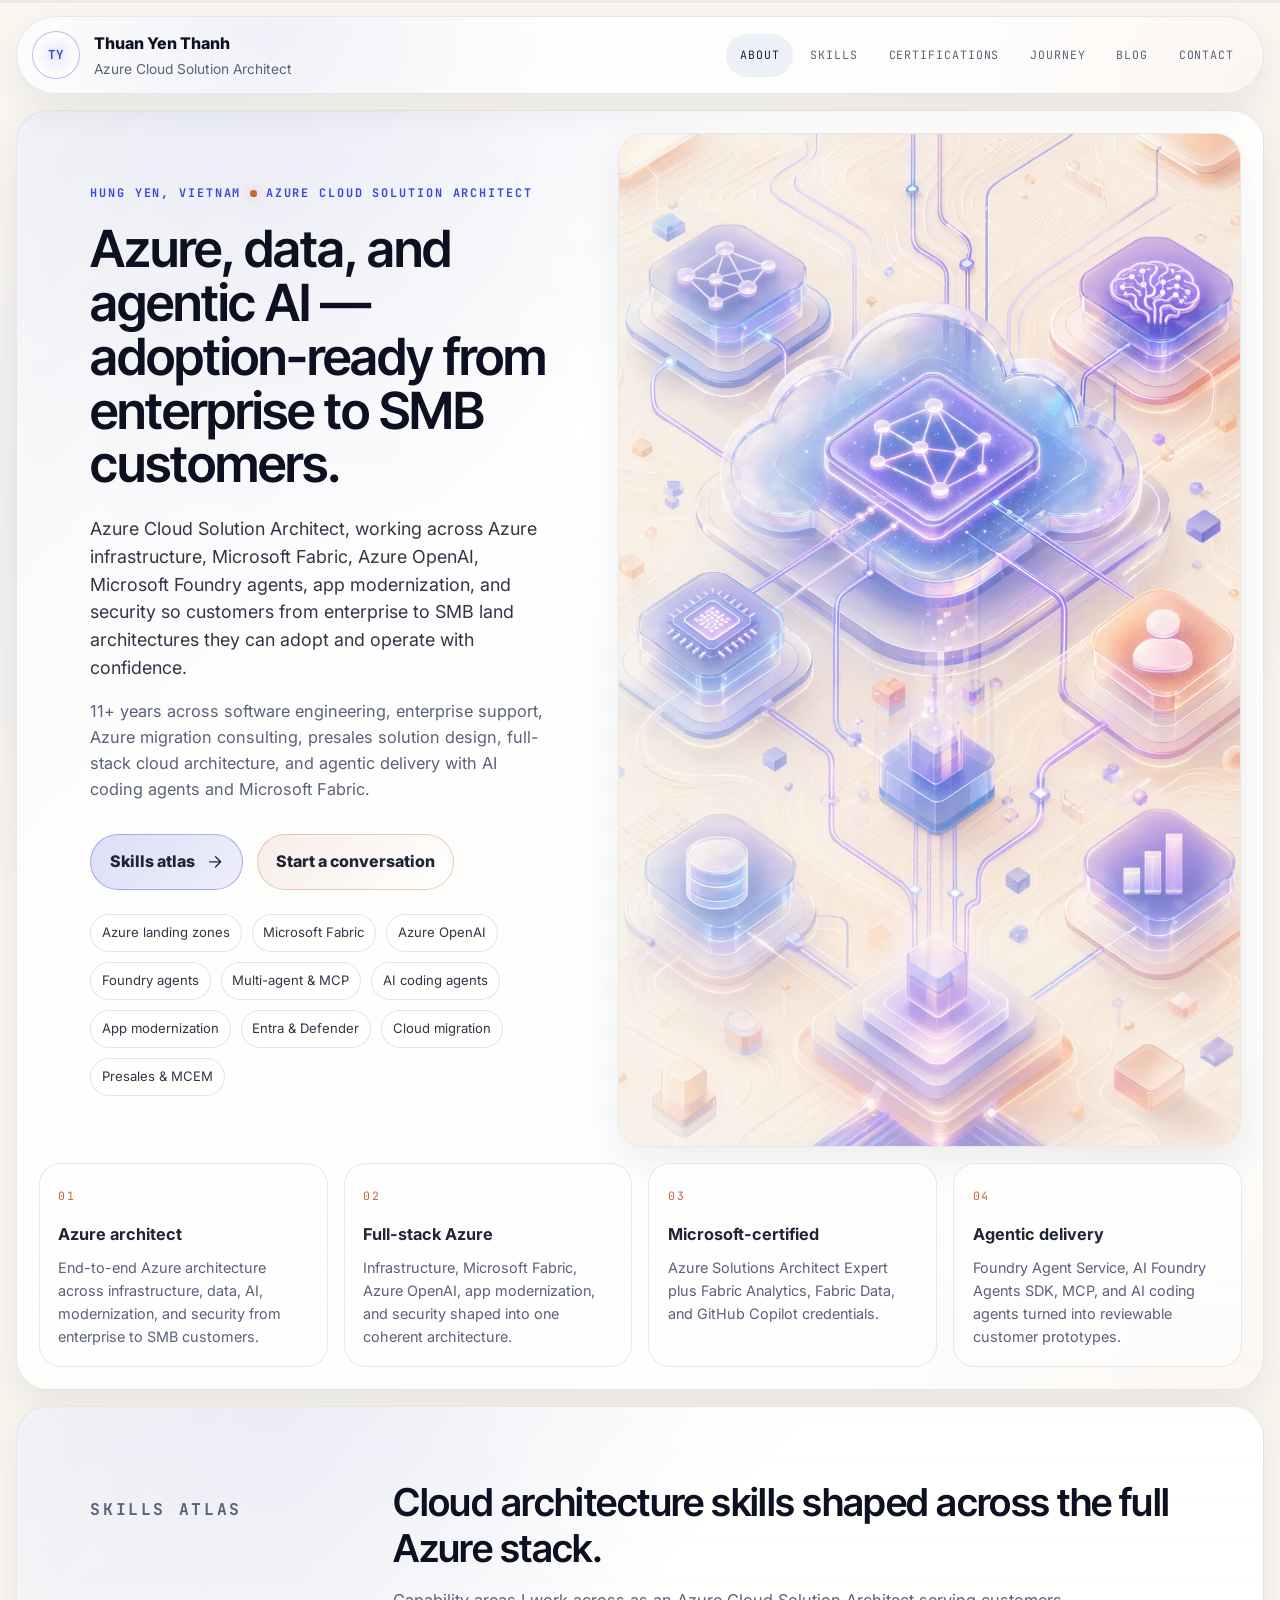
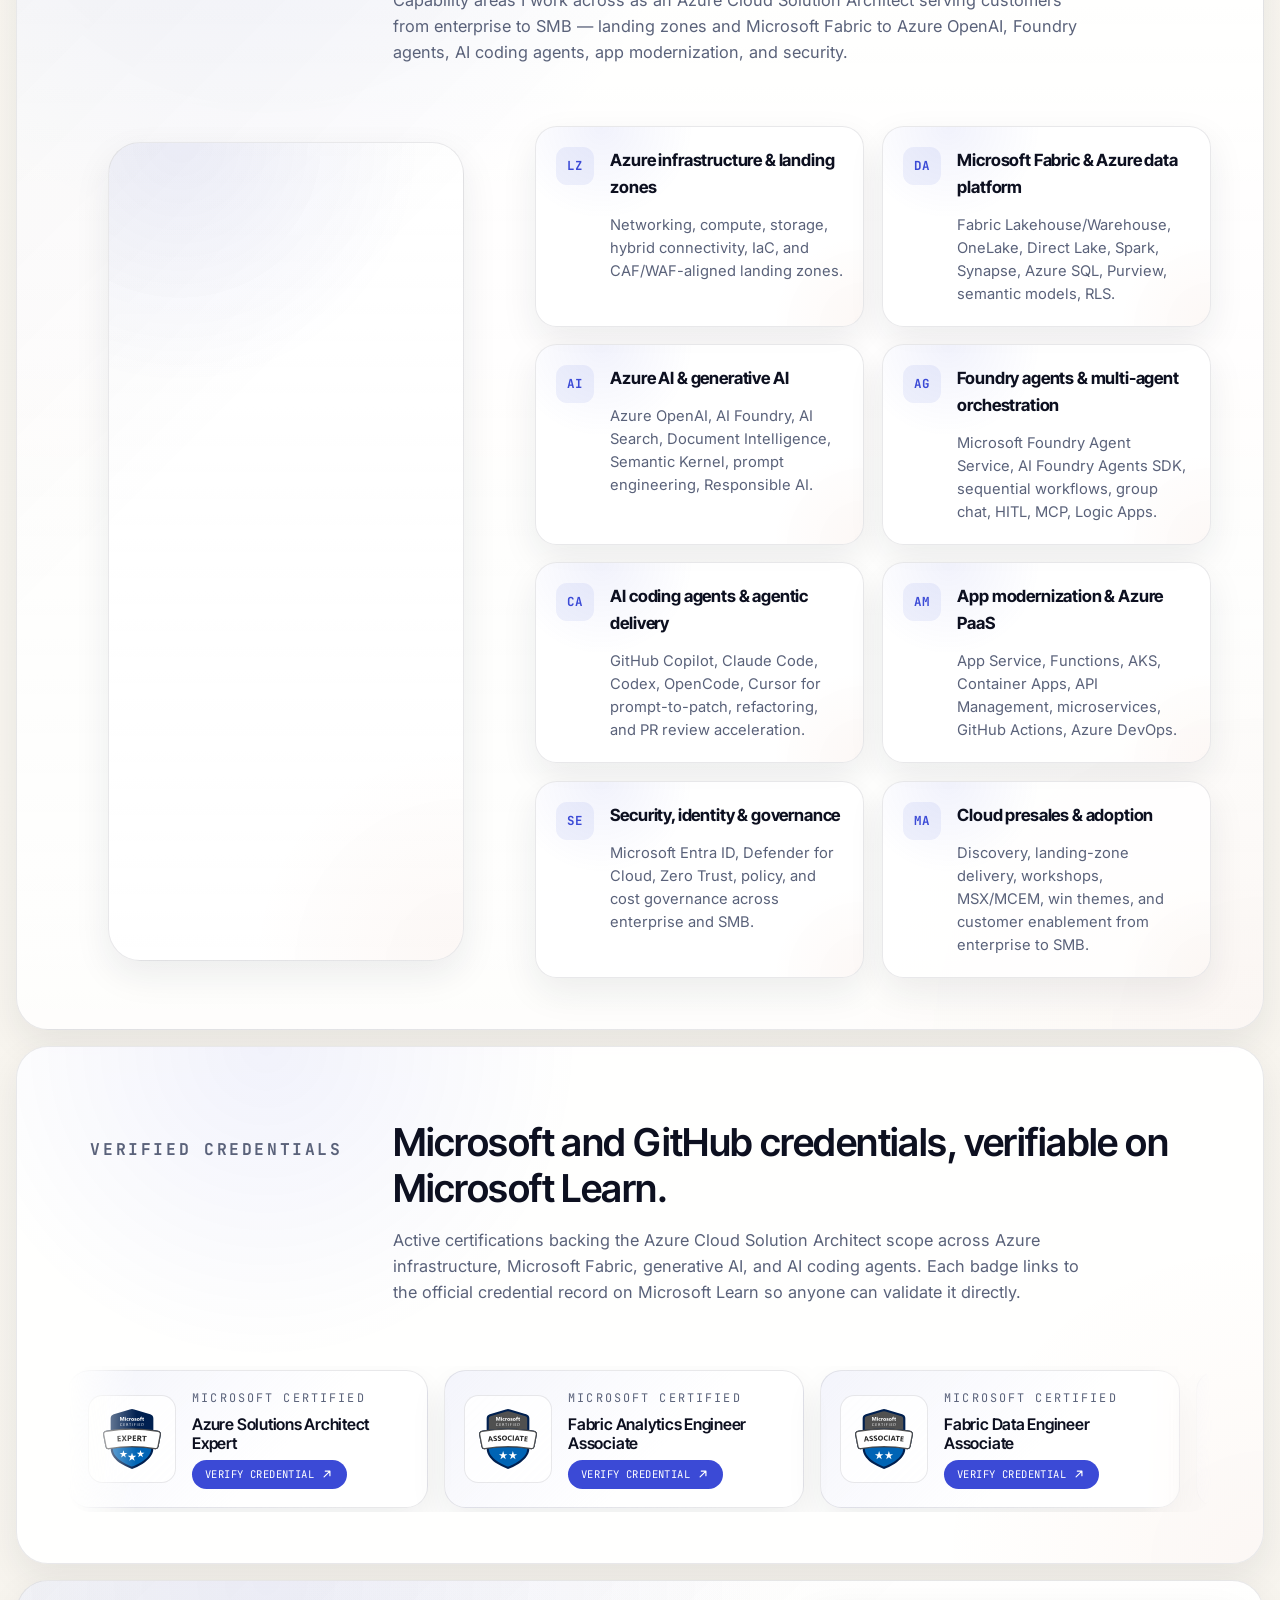
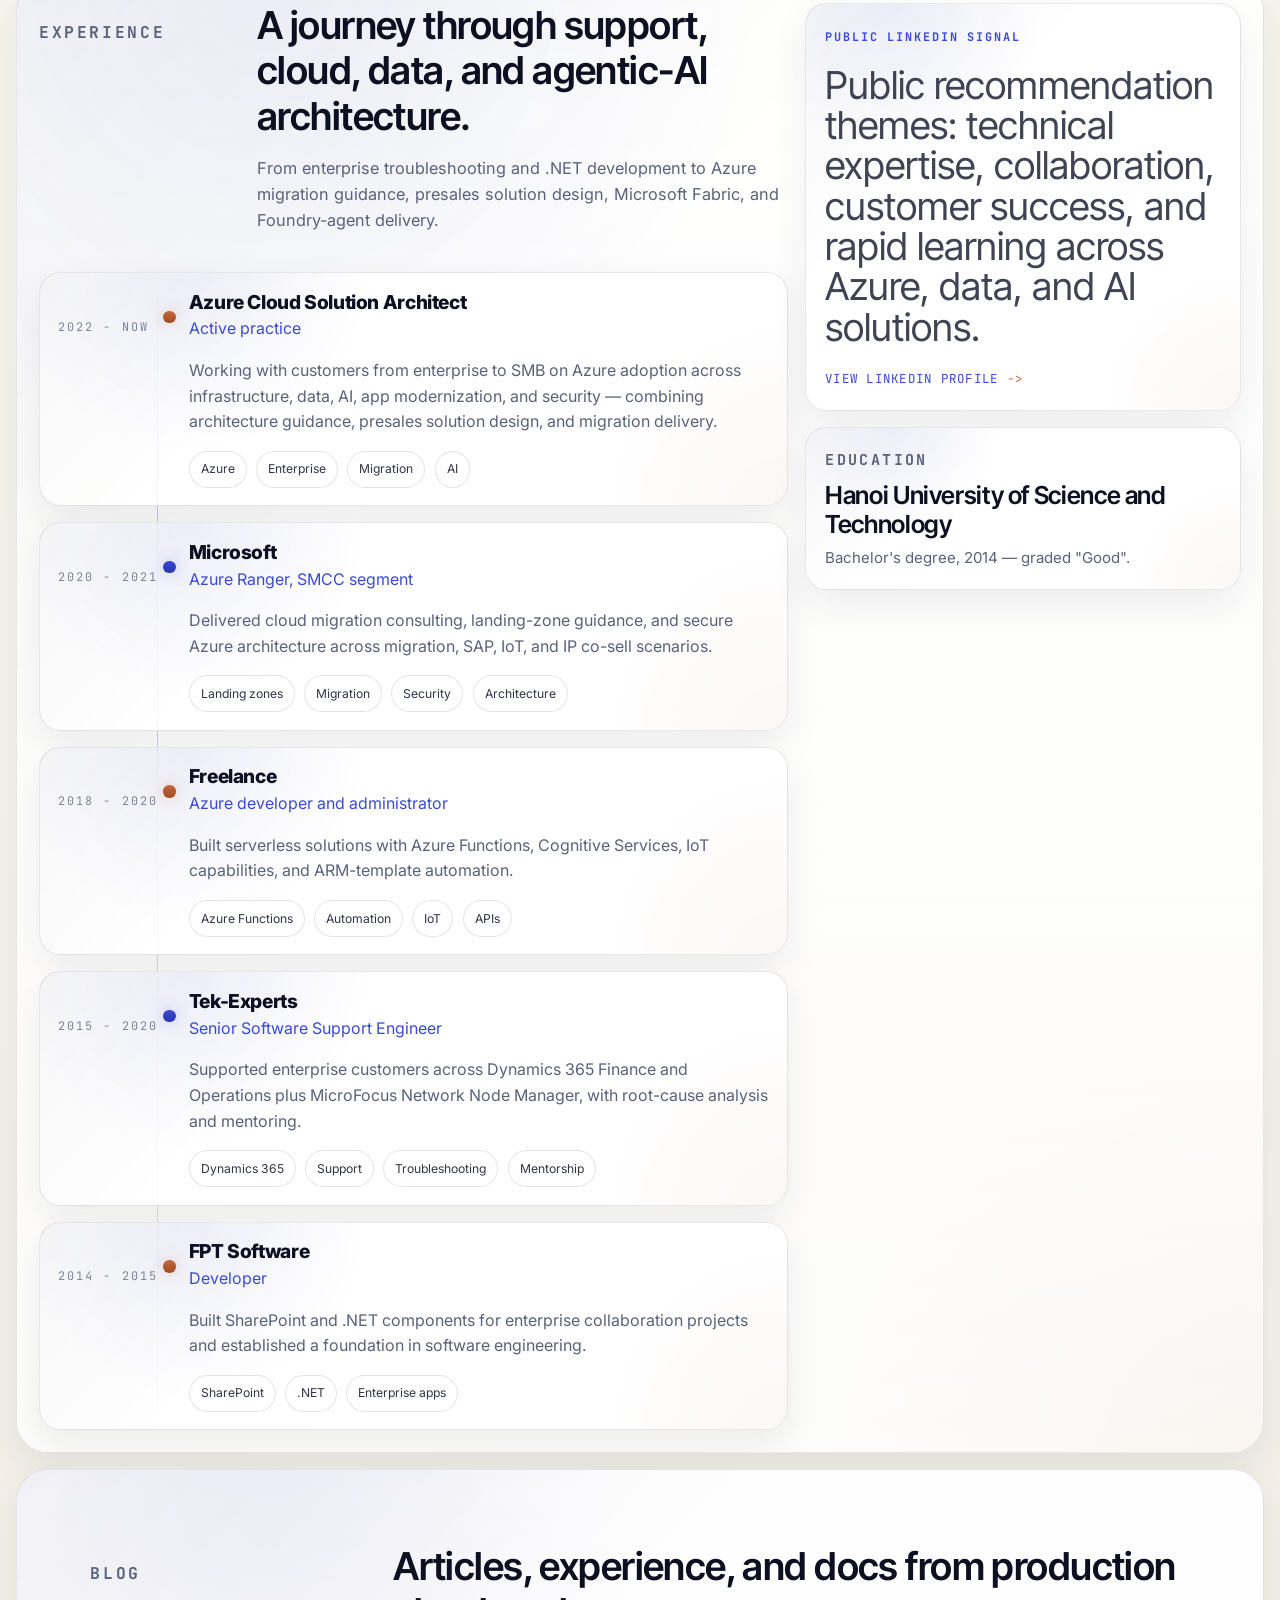
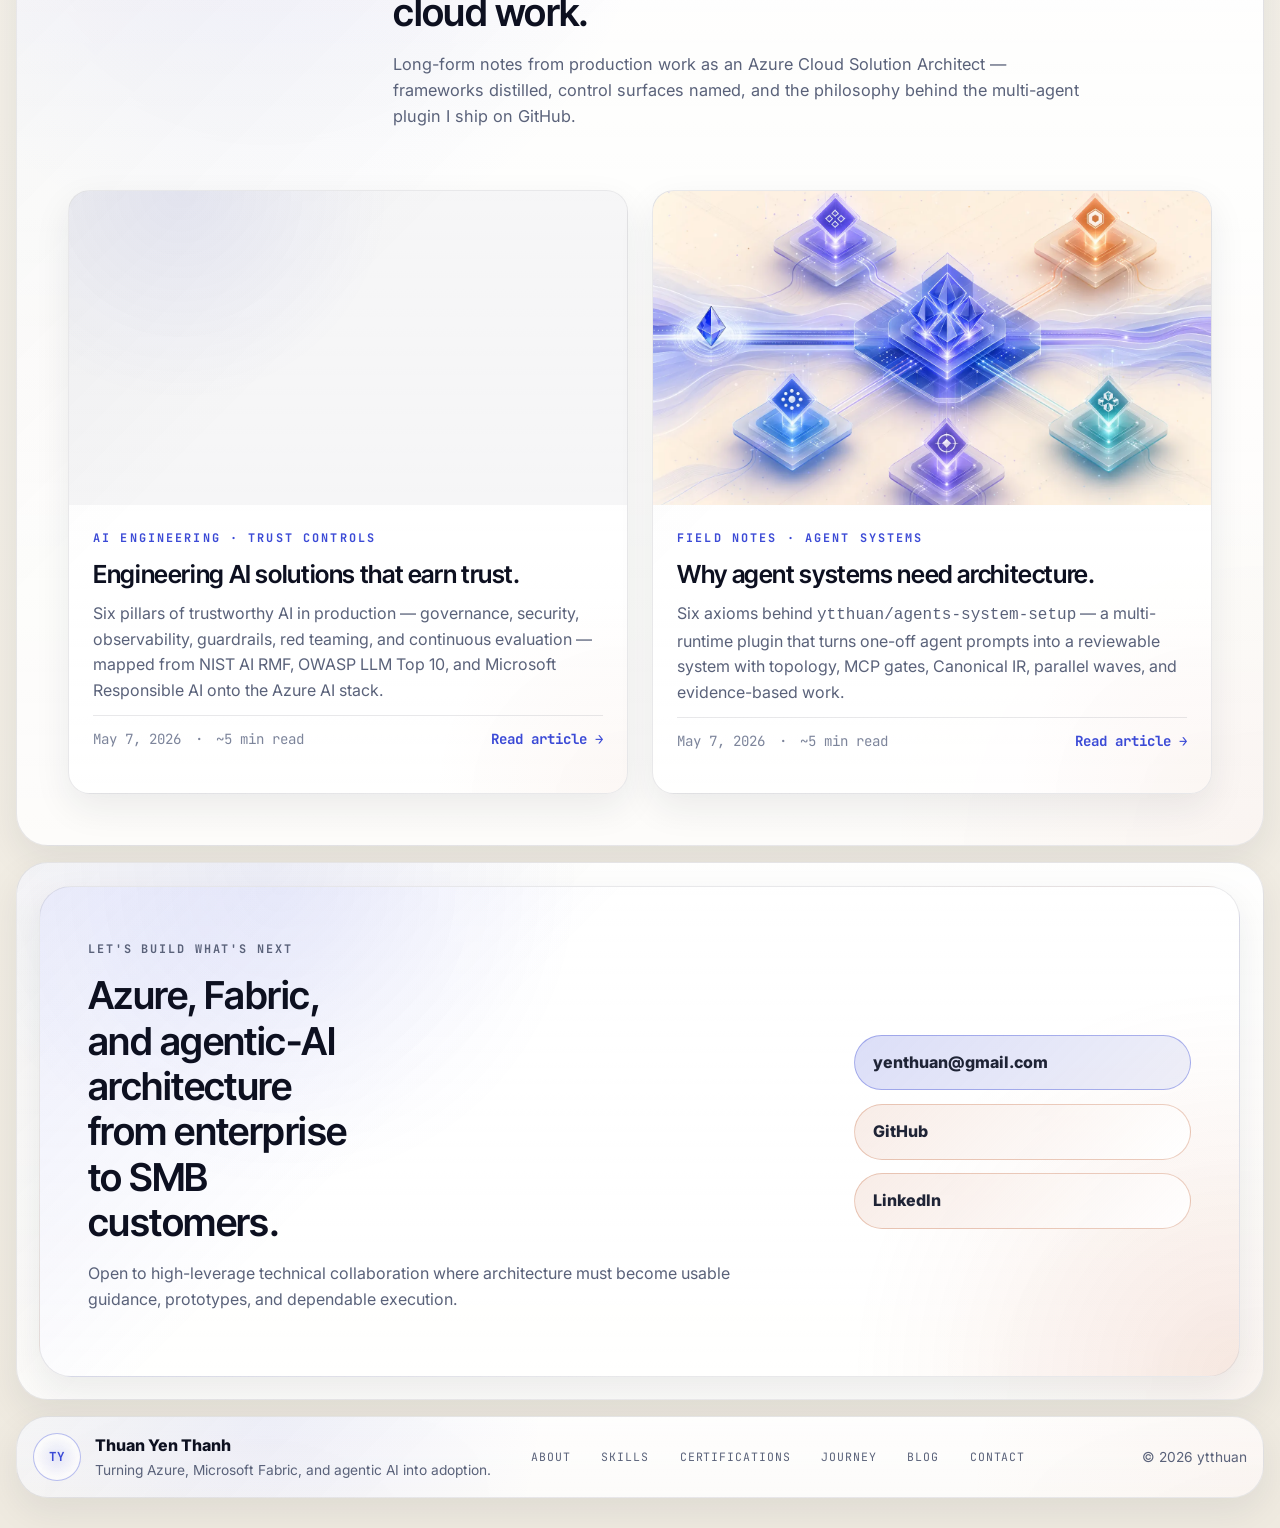
==== commit ed4dbf09: "Brand polish: footer copyright + rename Writing to Blog Two small visible-copy changes plus a sectio" ====
--- a/index.html
+++ b/index.html
@@ -73,7 +73,7 @@
           <a class="nav-link" href="#skills">Skills</a>
           <a class="nav-link" href="#certifications">Certifications</a>
           <a class="nav-link" href="#journey">Journey</a>
-          <a class="nav-link" href="#writing">Writing</a>
+          <a class="nav-link" href="#blog">Blog</a>
           <a class="nav-link" href="#contact">Contact</a>
         </nav>
       </header>
@@ -265,22 +265,22 @@
           </div>
         </section>
 
-        <section id="writing" class="writing section-frame">
+        <section id="blog" class="blog section-frame">
           <div class="section-heading" data-reveal>
-            <p class="eyebrow">Writing</p>
+            <p class="eyebrow">Blog</p>
             <div>
-              <h2>Field notes on cloud, AI, and agent systems.</h2>
+              <h2>Articles, experience, and docs from production cloud work.</h2>
               <p>
-                Long-form architectural notes from production work as a Cloud
-                Solution Architect — frameworks distilled, control surfaces named,
-                and the philosophy behind the multi-agent plugin I ship on GitHub.
-              </p>
-            </div>
-          </div>
-
-          <div class="writing-grid">
-            <article class="writing-card glass-panel" data-reveal>
-              <a class="writing-card-media" href="articles/ai-trust-controls.html" aria-label="Read: Engineering AI solutions that earn trust">
+                Long-form notes from production work as an Azure Cloud Solution
+                Architect — frameworks distilled, control surfaces named, and the
+                philosophy behind the multi-agent plugin I ship on GitHub.
+              </p>
+            </div>
+          </div>
+
+          <div class="blog-grid">
+            <article class="blog-card glass-panel" data-reveal>
+              <a class="blog-card-media" href="articles/ai-trust-controls.html" aria-label="Read: Engineering AI solutions that earn trust">
                 <picture>
                   <source srcset="images/articles/ai-trust-controls-hero.webp" type="image/webp" />
                   <img src="images/articles/ai-trust-controls-hero.png"
@@ -288,28 +288,28 @@
                        width="1536" height="1024" loading="lazy" decoding="async" />
                 </picture>
               </a>
-              <div class="writing-card-body">
-                <p class="writing-card-eyebrow">AI Engineering · Trust Controls</p>
+              <div class="blog-card-body">
+                <p class="blog-card-eyebrow">AI Engineering · Trust Controls</p>
                 <h3>Engineering AI solutions that earn trust.</h3>
-                <p class="writing-card-dek">
+                <p class="blog-card-dek">
                   Six pillars of trustworthy AI in production — governance,
                   security, observability, guardrails, red teaming, and continuous
                   evaluation — mapped from NIST AI RMF, OWASP LLM Top 10, and
                   Microsoft Responsible AI onto the Azure AI stack.
                 </p>
-                <p class="writing-card-meta">
+                <p class="blog-card-meta">
                   <time datetime="2026-05-07">May 7, 2026</time>
                   <span aria-hidden="true">·</span>
                   <span>~5 min read</span>
-                  <a class="writing-card-link" href="articles/ai-trust-controls.html">
+                  <a class="blog-card-link" href="articles/ai-trust-controls.html">
                     <span>Read article →</span>
                   </a>
                 </p>
               </div>
             </article>
 
-            <article class="writing-card glass-panel" data-reveal>
-              <a class="writing-card-media" href="articles/agents-system-philosophy.html" aria-label="Read: Why agent systems need architecture">
+            <article class="blog-card glass-panel" data-reveal>
+              <a class="blog-card-media" href="articles/agents-system-philosophy.html" aria-label="Read: Why agent systems need architecture">
                 <picture>
                   <source srcset="images/articles/agents-system-philosophy-hero.webp" type="image/webp" />
                   <img src="images/articles/agents-system-philosophy-hero.png"
@@ -317,20 +317,20 @@
                        width="1536" height="1024" loading="lazy" decoding="async" />
                 </picture>
               </a>
-              <div class="writing-card-body">
-                <p class="writing-card-eyebrow">Field notes · Agent systems</p>
+              <div class="blog-card-body">
+                <p class="blog-card-eyebrow">Field notes · Agent systems</p>
                 <h3>Why agent systems need architecture.</h3>
-                <p class="writing-card-dek">
+                <p class="blog-card-dek">
                   Six axioms behind <code>ytthuan/agents-system-setup</code> — a
                   multi-runtime plugin that turns one-off agent prompts into a
                   reviewable system with topology, MCP gates, Canonical IR,
                   parallel waves, and evidence-based work.
                 </p>
-                <p class="writing-card-meta">
+                <p class="blog-card-meta">
                   <time datetime="2026-05-07">May 7, 2026</time>
                   <span aria-hidden="true">·</span>
                   <span>~5 min read</span>
-                  <a class="writing-card-link" href="articles/agents-system-philosophy.html">
+                  <a class="blog-card-link" href="articles/agents-system-philosophy.html">
                     <span>Read article →</span>
                   </a>
                 </p>
@@ -388,11 +388,11 @@
           <a href="#skills">Skills</a>
           <a href="#certifications">Certifications</a>
           <a href="#journey">Journey</a>
-          <a href="#writing">Writing</a>
+          <a href="#blog">Blog</a>
           <a href="#contact">Contact</a>
         </nav>
         <p class="footer-note">
-          <span id="current-year"></span> Static, responsive, and crafted with precision.
+          &copy; <span id="current-year"></span> ytthuan
         </p>
       </footer>
     </div>
--- a/styles/styles.css
+++ b/styles/styles.css
@@ -1530,21 +1530,21 @@
     font-size: var(--fs-h3-md);
   }
 }
-/* ============================== Writing teaser ============================== */
-/* Home-page Writing section: cards link out to long-form articles.            */
-
-.writing {
+/* ============================== Blog teaser ============================== */
+/* Home-page Blog section: cards link out to long-form articles.              */
+
+.blog {
   padding: clamp(2rem, 4vw, 3.5rem);
 }
 
-.writing-grid {
+.blog-grid {
   display: grid;
   grid-template-columns: repeat(auto-fit, minmax(320px, 1fr));
   gap: 1.5rem;
   margin-top: clamp(1.5rem, 3vw, 2.5rem);
 }
 
-.writing-card {
+.blog-card {
   position: relative;
   display: flex;
   flex-direction: column;
@@ -1561,28 +1561,28 @@
     box-shadow var(--transition);
 }
 
-.writing-card-media {
+.blog-card-media {
   display: block;
   aspect-ratio: 16 / 9;
   overflow: hidden;
   background: var(--glass);
 }
 
-.writing-card-media img {
+.blog-card-media img {
   width: 100%;
   height: 100%;
   object-fit: cover;
   transition: transform 600ms var(--ease);
 }
 
-.writing-card-body {
+.blog-card-body {
   display: flex;
   flex-direction: column;
   gap: 0.75rem;
   padding: 1.5rem 1.5rem 1.65rem;
 }
 
-.writing-card-eyebrow {
+.blog-card-eyebrow {
   margin: 0;
   color: var(--cyan);
   font-family: var(--mono);
@@ -1592,7 +1592,7 @@
   text-transform: uppercase;
 }
 
-.writing-card h3 {
+.blog-card h3 {
   margin: 0;
   font-family: var(--display);
   font-size: var(--fs-h3);
@@ -1601,14 +1601,14 @@
   color: var(--text-strong);
 }
 
-.writing-card-dek {
+.blog-card-dek {
   margin: 0;
   color: var(--muted);
   font-size: var(--fs-body);
   line-height: var(--lh-normal);
 }
 
-.writing-card-meta {
+.blog-card-meta {
   display: flex;
   flex-wrap: wrap;
   align-items: center;
@@ -1621,7 +1621,7 @@
   border-top: 1px solid var(--line);
 }
 
-.writing-card-link {
+.blog-card-link {
   display: inline-flex;
   align-items: center;
   gap: 0.35rem;
@@ -1636,7 +1636,7 @@
 /* Stretched-link technique: the visible "Read article →" anchor gets a    */
 /* pseudo-element overlay so the entire card is clickable. Hover/focus     */
 /* still surface from the real anchor for accessibility & screen readers.  */
-.writing-card-link::after {
+.blog-card-link::after {
   content: "";
   position: absolute;
   inset: 0;
@@ -1644,47 +1644,47 @@
   z-index: 1;
 }
 
-.writing-card-link > * {
+.blog-card-link > * {
   position: relative;
   z-index: 2;
 }
 
 @media (hover: hover) and (pointer: fine) {
-  .writing-card:hover {
+  .blog-card:hover {
     transform: translateY(-3px);
     border-color: var(--line-strong);
     box-shadow: var(--shadow);
   }
 
-  .writing-card:hover .writing-card-media img {
+  .blog-card:hover .blog-card-media img {
     transform: scale(1.03);
   }
 
-  .writing-card:hover .writing-card-link {
+  .blog-card:hover .blog-card-link {
     color: var(--teal);
     transform: translateX(2px);
   }
 }
 
-.writing-card:focus-within {
+.blog-card:focus-within {
   border-color: var(--line-strong);
   box-shadow: var(--shadow);
 }
 
 @media (max-width: 720px) {
-  .writing-grid {
+  .blog-grid {
     grid-template-columns: 1fr;
   }
 
-  .writing-card-body {
+  .blog-card-body {
     padding: 1.25rem 1.25rem 1.4rem;
   }
 }
 
 @media (prefers-reduced-motion: reduce) {
-  .writing-card,
-  .writing-card-media img,
-  .writing-card-link {
+  .blog-card,
+  .blog-card-media img,
+  .blog-card-link {
     transition: none;
     transform: none;
   }
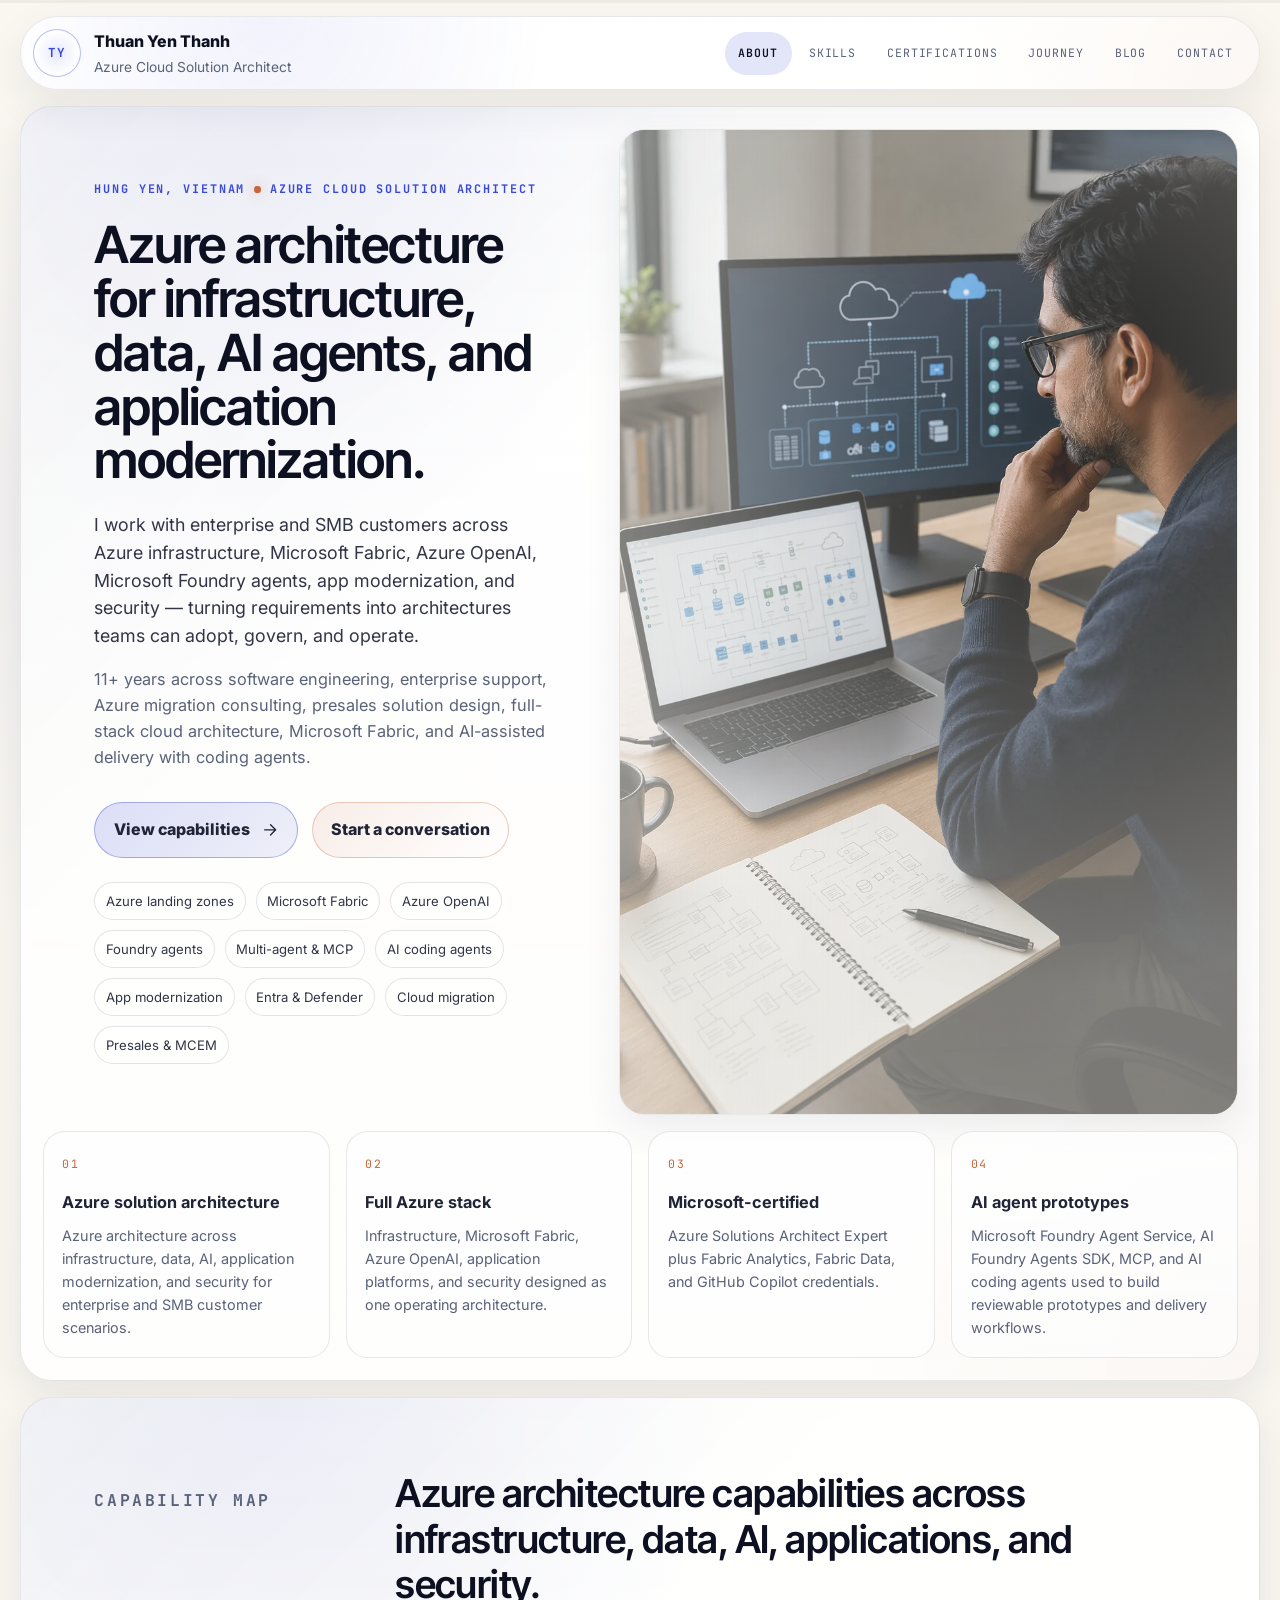
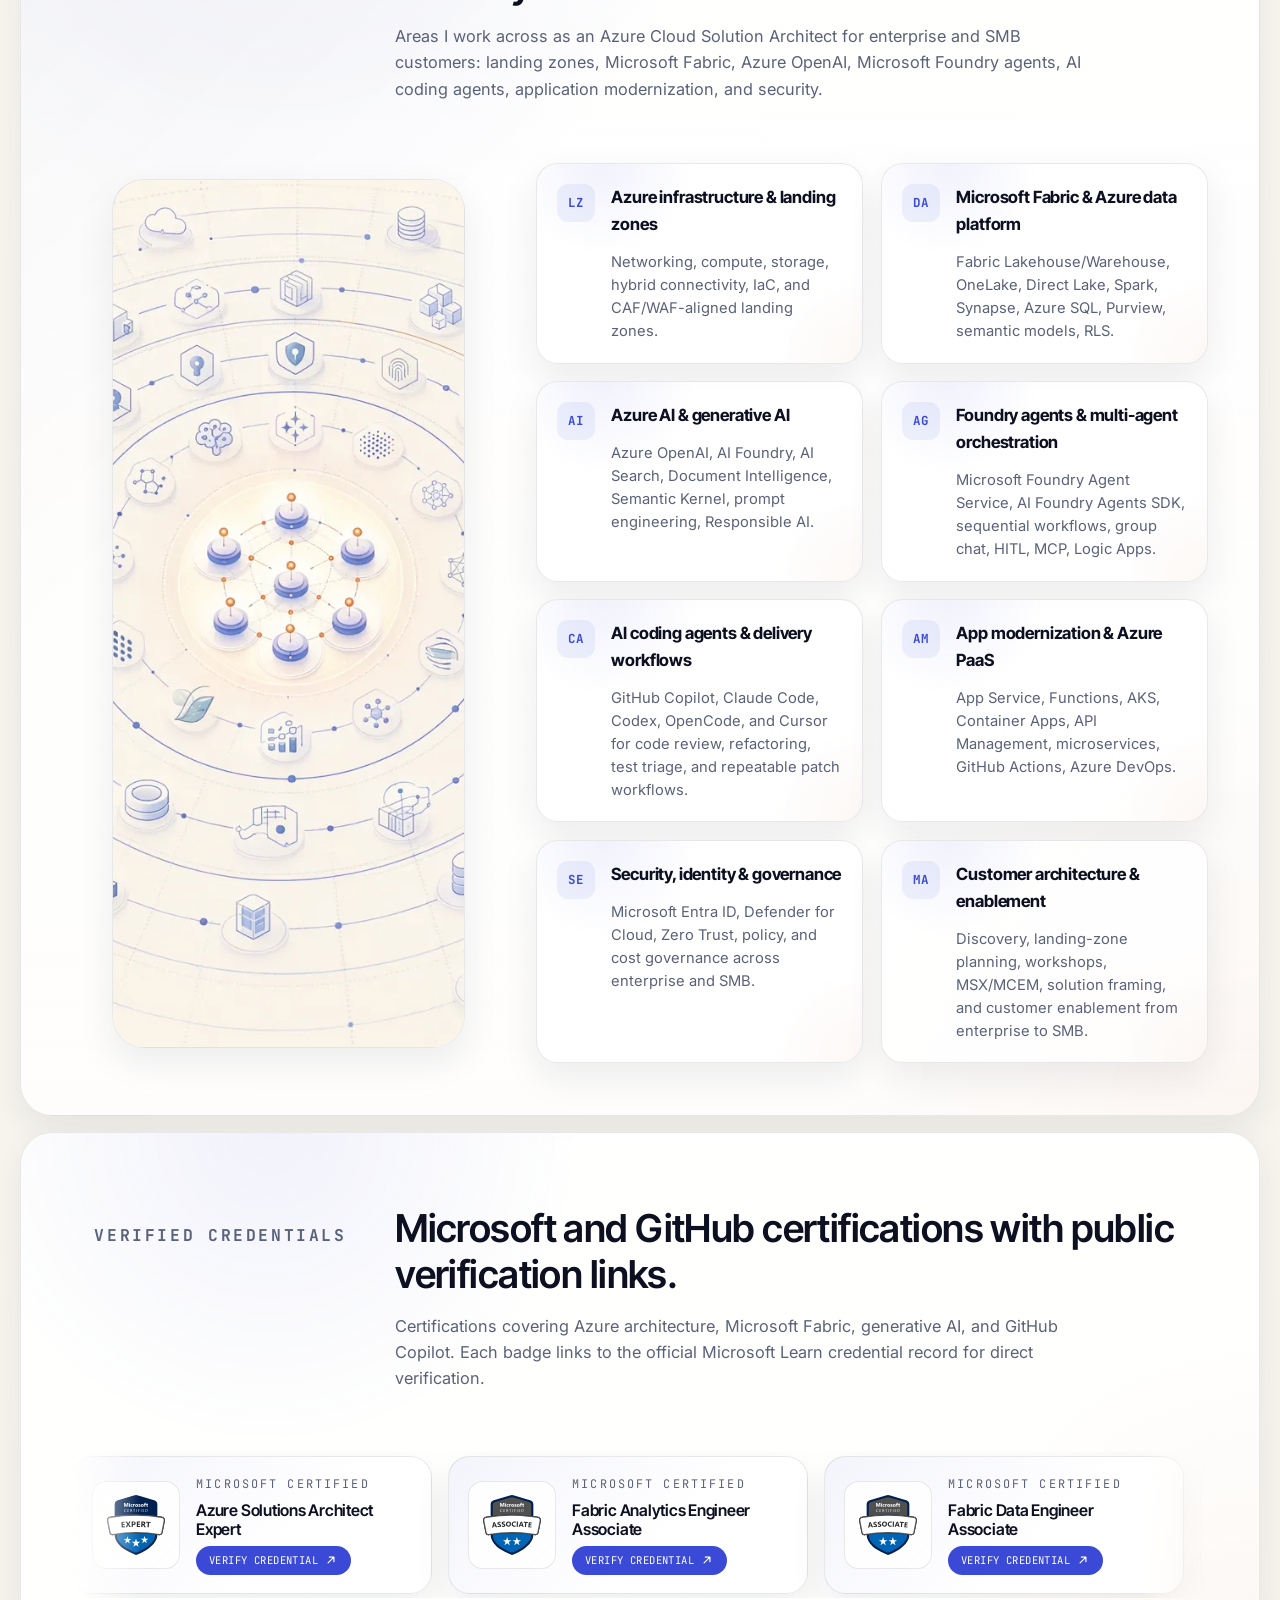
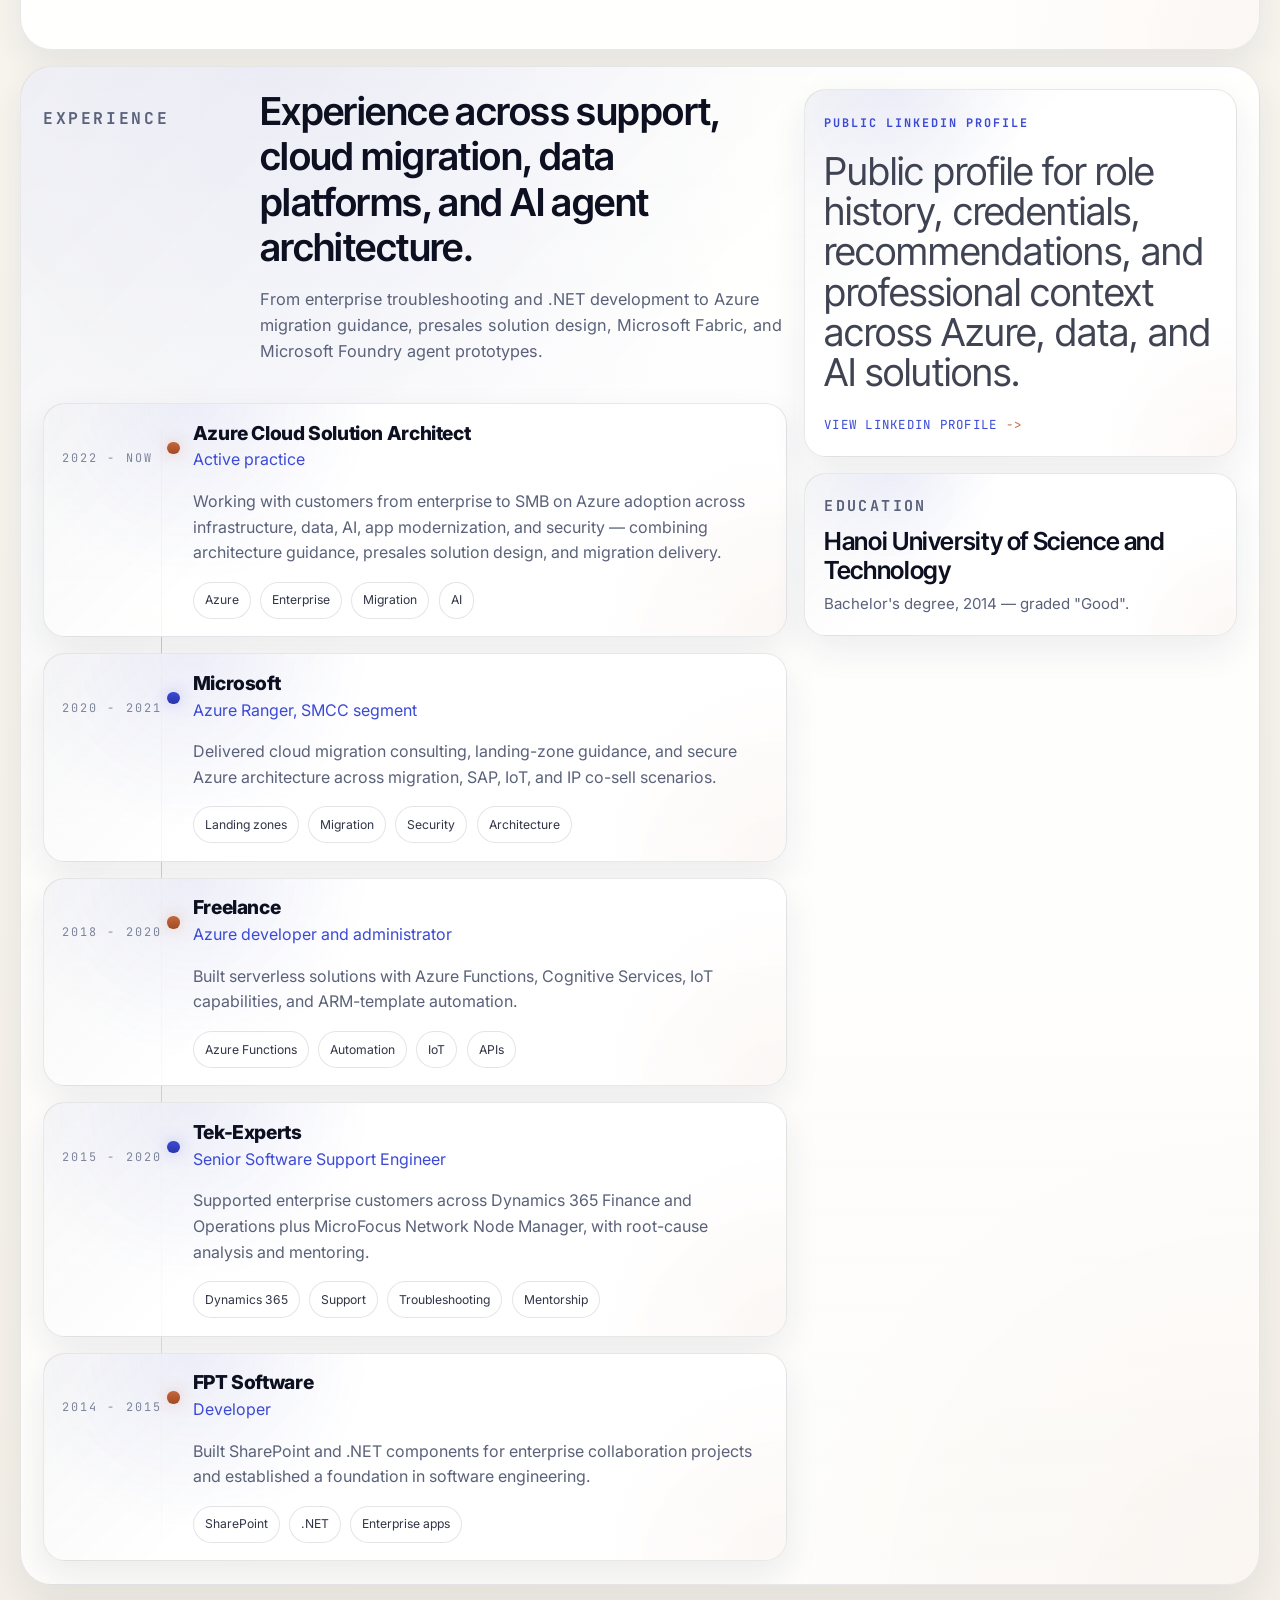
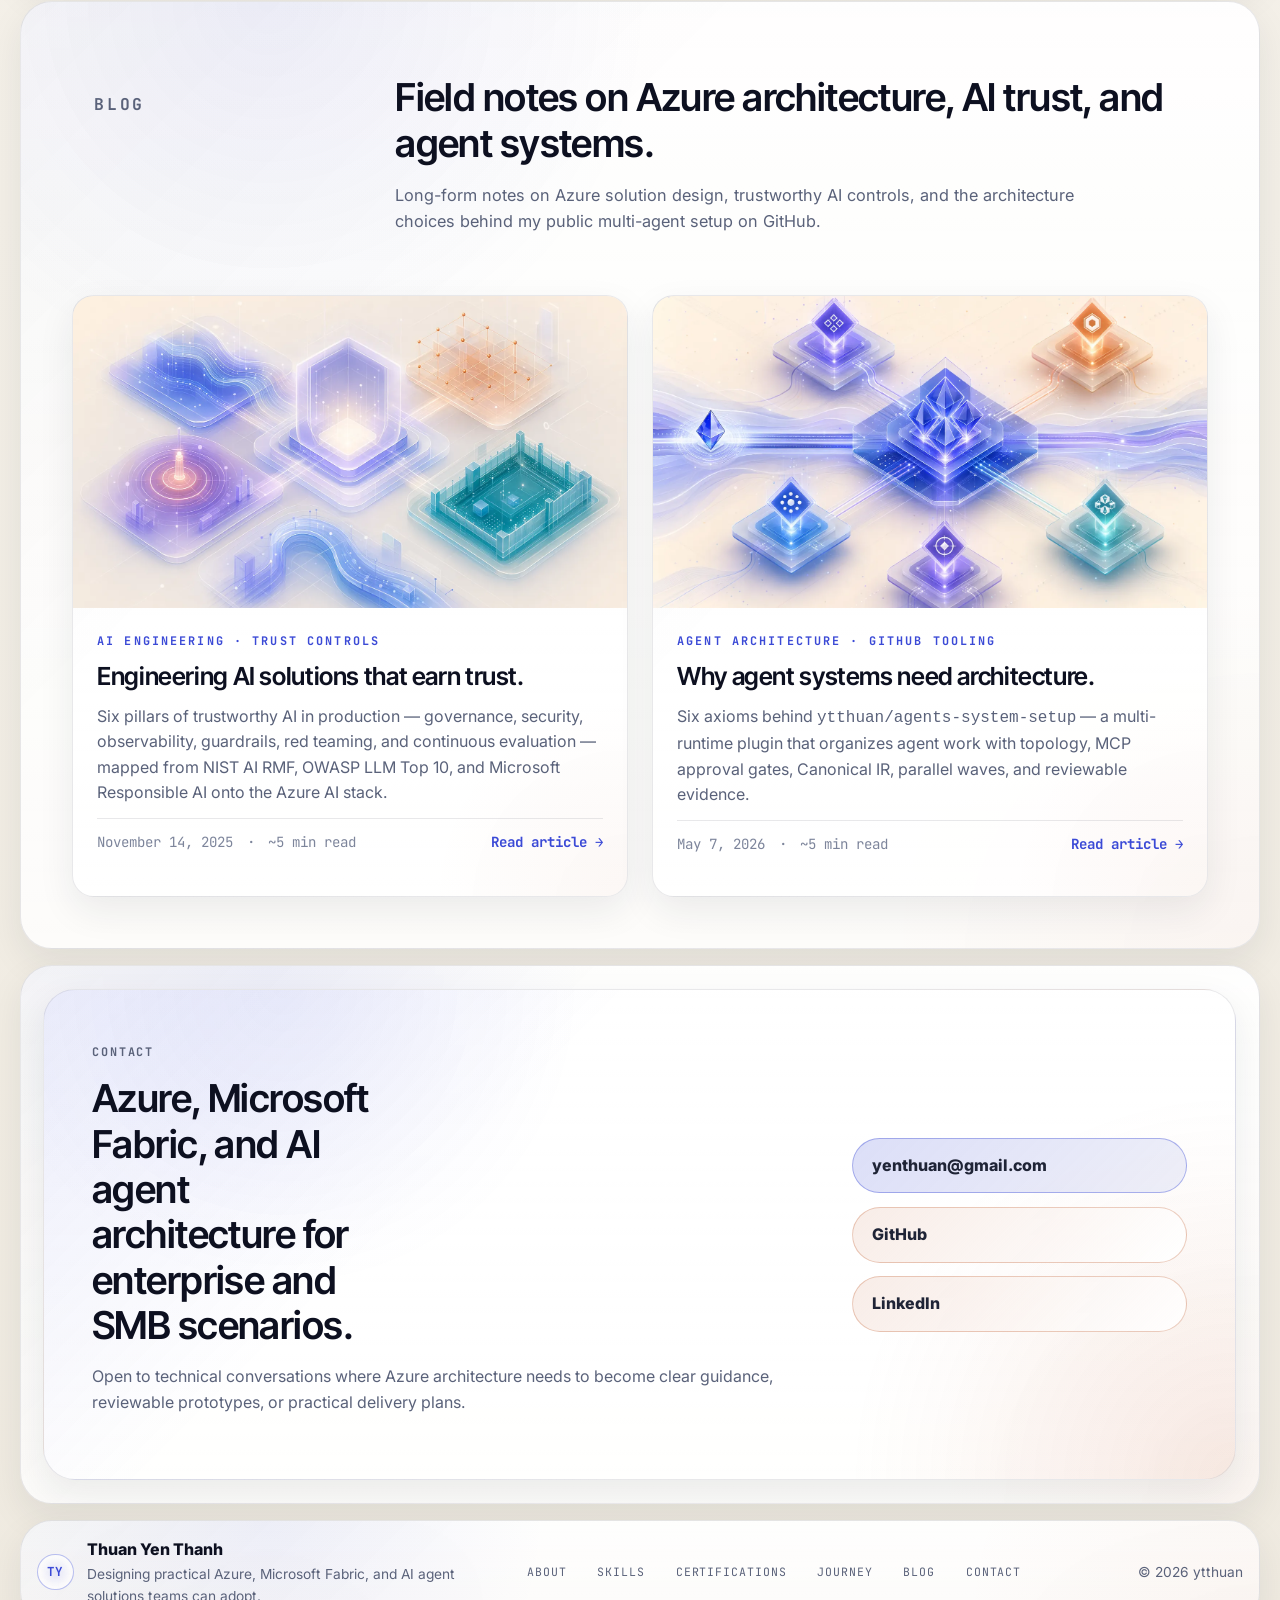
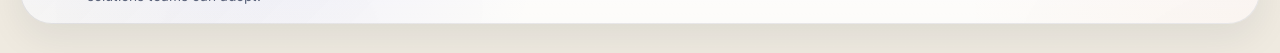
==== commit f6eb0730: "Add responsive primary nav, update copy & styles Introduce a responsive primary navigation (nav-togg" ====
--- a/index.html
+++ b/index.html
@@ -3,8 +3,8 @@
   <head>
     <meta charset="UTF-8" />
     <meta name="viewport" content="width=device-width, initial-scale=1.0" />
-    <title>Thuan Yen Thanh — Azure Cloud Solution Architect (Fabric, Agentic AI)</title>
-    <meta name="description" content="Azure Cloud Solution Architect serving customers from enterprise to SMB. Azure infrastructure, Microsoft Fabric, Azure OpenAI, Microsoft Foundry Agent Service, multi-agent orchestration, app modernization, security." />
+    <title>Thuan Yen Thanh — Azure Cloud Solution Architect for Azure, Fabric, and AI Agents</title>
+    <meta name="description" content="Azure Cloud Solution Architect helping enterprise and SMB customers design practical Azure architectures across infrastructure, Microsoft Fabric, Azure OpenAI, Foundry agents, app modernization, security, and AI coding agents." />
     <meta name="author" content="Thuan Yen Thanh" />
     <meta name="robots" content="index, follow" />
     <meta name="theme-color" content="#f7f4ee" />
@@ -12,8 +12,8 @@
 
     <meta property="og:type" content="profile" />
     <meta property="og:site_name" content="Thuan Yen Thanh — Azure Cloud Solution Architect Portfolio" />
-    <meta property="og:title" content="Thuan Yen Thanh — Azure Cloud Solution Architect (Fabric, Agentic AI)" />
-    <meta property="og:description" content="Azure Cloud Solution Architect serving customers from enterprise to SMB. Azure infrastructure, Microsoft Fabric, Azure OpenAI, Microsoft Foundry Agent Service, multi-agent orchestration, app modernization, security." />
+    <meta property="og:title" content="Thuan Yen Thanh — Azure Cloud Solution Architect for Azure, Fabric, and AI Agents" />
+    <meta property="og:description" content="Azure Cloud Solution Architect helping enterprise and SMB customers design practical Azure architectures across infrastructure, Microsoft Fabric, Azure OpenAI, Foundry agents, app modernization, security, and AI coding agents." />
     <meta property="og:url" content="https://ytthuan.github.io/" />
     <meta property="og:image" content="https://ytthuan.github.io/images/og/og-default.png" />
     <meta property="og:image:width" content="1200" />
@@ -21,8 +21,8 @@
     <meta property="og:locale" content="en_US" />
 
     <meta name="twitter:card" content="summary_large_image" />
-    <meta name="twitter:title" content="Thuan Yen Thanh — Azure Cloud Solution Architect (Fabric, Agentic AI)" />
-    <meta name="twitter:description" content="Azure Cloud Solution Architect serving customers from enterprise to SMB. Azure infrastructure, Microsoft Fabric, Azure OpenAI, Microsoft Foundry Agent Service, multi-agent orchestration, app modernization, security." />
+    <meta name="twitter:title" content="Thuan Yen Thanh — Azure Cloud Solution Architect for Azure, Fabric, and AI Agents" />
+    <meta name="twitter:description" content="Azure Cloud Solution Architect helping enterprise and SMB customers design practical Azure architectures across infrastructure, Microsoft Fabric, Azure OpenAI, Foundry agents, app modernization, security, and AI coding agents." />
     <meta name="twitter:image" content="https://ytthuan.github.io/images/og/og-default.png" />
 
     <link rel="manifest" href="manifest.webmanifest" />
@@ -68,7 +68,22 @@
           </span>
         </a>
 
-        <nav class="topnav" aria-label="Primary navigation">
+        <button
+          class="nav-toggle"
+          type="button"
+          aria-label="Toggle primary navigation"
+          aria-expanded="false"
+          aria-controls="primary-navigation"
+          data-nav-toggle
+        >
+          <span class="nav-toggle-copy" aria-hidden="true">Menu</span>
+          <span class="nav-toggle-icon" aria-hidden="true">
+            <span></span>
+            <span></span>
+          </span>
+        </button>
+
+        <nav id="primary-navigation" class="topnav" aria-label="Primary navigation">
           <a class="nav-link" href="#about">About</a>
           <a class="nav-link" href="#skills">Skills</a>
           <a class="nav-link" href="#certifications">Certifications</a>
@@ -87,24 +102,24 @@
                 <span>Azure Cloud Solution Architect</span>
               </p>
               <h1>
-                Azure, data, and agentic AI &mdash; adoption-ready from enterprise to SMB customers.
+                Azure architecture for infrastructure, data, AI agents, and application modernization.
               </h1>
               <p class="hero-thesis">
-                Azure Cloud Solution Architect, working across Azure
+                I work with enterprise and SMB customers across Azure
                 infrastructure, Microsoft Fabric, Azure OpenAI, Microsoft Foundry
-                agents, app modernization, and security so customers from enterprise
-                to SMB land architectures they can adopt and operate with confidence.
+                agents, app modernization, and security &mdash; turning requirements
+                into architectures teams can adopt, govern, and operate.
               </p>
               <p class="hero-support">
                 11+ years across software engineering, enterprise support,
                 Azure migration consulting, presales solution design, full-stack
-                cloud architecture, and agentic delivery with AI coding agents
-                and Microsoft Fabric.
+                cloud architecture, Microsoft Fabric, and AI-assisted delivery
+                with coding agents.
               </p>
 
               <div class="hero-actions" aria-label="Primary actions">
                 <a class="button button-primary" href="#skills">
-                  <span>Skills atlas</span>
+                  <span>View capabilities</span>
                   <svg viewBox="0 0 24 24" aria-hidden="true">
                     <path d="M5 12h14M13 5l7 7-7 7" />
                   </svg>
@@ -133,7 +148,7 @@
                 <source srcset="images/hero/command-atlas-hero.webp" type="image/webp" />
                 <img
                   src="images/hero/command-atlas-hero.png"
-                  alt="Abstract Azure cloud and AI agent topology atlas with luminous routing and glass panels."
+                  alt="Illustrative realistic workspace scene with cloud architecture diagrams on a laptop and monitor."
                   width="1024"
                   height="1536"
                   loading="eager"
@@ -147,13 +162,13 @@
           <div class="proof-grid" data-reveal>
             <article>
               <span>01</span>
-              <strong>Azure architect</strong>
-              <p>End-to-end Azure architecture across infrastructure, data, AI, modernization, and security from enterprise to SMB customers.</p>
+              <strong>Azure solution architecture</strong>
+              <p>Azure architecture across infrastructure, data, AI, application modernization, and security for enterprise and SMB customer scenarios.</p>
             </article>
             <article>
               <span>02</span>
-              <strong>Full-stack Azure</strong>
-              <p>Infrastructure, Microsoft Fabric, Azure OpenAI, app modernization, and security shaped into one coherent architecture.</p>
+              <strong>Full Azure stack</strong>
+              <p>Infrastructure, Microsoft Fabric, Azure OpenAI, application platforms, and security designed as one operating architecture.</p>
             </article>
             <article>
               <span>03</span>
@@ -162,21 +177,21 @@
             </article>
             <article>
               <span>04</span>
-              <strong>Agentic delivery</strong>
-              <p>Foundry Agent Service, AI Foundry Agents SDK, MCP, and AI coding agents turned into reviewable customer prototypes.</p>
+              <strong>AI agent prototypes</strong>
+              <p>Microsoft Foundry Agent Service, AI Foundry Agents SDK, MCP, and AI coding agents used to build reviewable prototypes and delivery workflows.</p>
             </article>
           </div>
         </section>
 
         <section id="skills" class="skills section-frame">
           <div class="section-heading" data-reveal>
-            <p class="eyebrow">Skills atlas</p>
+            <p class="eyebrow">Capability map</p>
             <div>
-              <h2>Cloud architecture skills shaped across the full Azure stack.</h2>
+              <h2>Azure architecture capabilities across infrastructure, data, AI, applications, and security.</h2>
               <p>
-                Capability areas I work across as an Azure Cloud Solution Architect serving customers from
-                enterprise to SMB — landing zones and Microsoft Fabric to Azure OpenAI, Foundry agents,
-                AI coding agents, app modernization, and security.
+                Areas I work across as an Azure Cloud Solution Architect for enterprise and SMB customers:
+                landing zones, Microsoft Fabric, Azure OpenAI, Microsoft Foundry agents,
+                AI coding agents, application modernization, and security.
               </p>
             </div>
           </div>
@@ -203,12 +218,11 @@
           <div class="section-heading" data-reveal>
             <p class="eyebrow">Verified credentials</p>
             <div>
-              <h2>Microsoft and GitHub credentials, verifiable on Microsoft Learn.</h2>
+              <h2>Microsoft and GitHub certifications with public verification links.</h2>
               <p>
-                Active certifications backing the Azure Cloud Solution Architect scope across Azure
-                infrastructure, Microsoft Fabric, generative AI, and AI coding agents. Each
-                badge links to the official credential record on Microsoft Learn so anyone
-                can validate it directly.
+                Certifications covering Azure architecture, Microsoft Fabric, generative AI,
+                and GitHub Copilot. Each badge links to the official Microsoft Learn
+                credential record for direct verification.
               </p>
             </div>
           </div>
@@ -227,11 +241,11 @@
               <div class="section-heading compact" data-reveal>
                 <p class="eyebrow">Experience</p>
                 <div>
-                  <h2>A journey through support, cloud, data, and agentic-AI architecture.</h2>
+                  <h2>Experience across support, cloud migration, data platforms, and AI agent architecture.</h2>
                   <p>
                     From enterprise troubleshooting and .NET development to
                     Azure migration guidance, presales solution design,
-                    Microsoft Fabric, and Foundry-agent delivery.
+                    Microsoft Fabric, and Microsoft Foundry agent prototypes.
                   </p>
                 </div>
               </div>
@@ -240,11 +254,10 @@
 
             <aside class="journey-aside">
               <section class="testimonial-card glass-panel" data-reveal>
-                <p class="panel-label">Public LinkedIn signal</p>
+                <p class="panel-label">Public LinkedIn profile</p>
                 <blockquote>
-                  Public recommendation themes: technical expertise,
-                  collaboration, customer success, and rapid learning across
-                  Azure, data, and AI solutions.
+                  Public profile for role history, credentials, recommendations,
+                  and professional context across Azure, data, and AI solutions.
                 </blockquote>
                 <a
                   class="text-link"
@@ -269,11 +282,11 @@
           <div class="section-heading" data-reveal>
             <p class="eyebrow">Blog</p>
             <div>
-              <h2>Articles, experience, and docs from production cloud work.</h2>
+              <h2>Field notes on Azure architecture, AI trust, and agent systems.</h2>
               <p>
-                Long-form notes from production work as an Azure Cloud Solution
-                Architect — frameworks distilled, control surfaces named, and the
-                philosophy behind the multi-agent plugin I ship on GitHub.
+                Long-form notes on Azure solution design, trustworthy AI controls,
+                and the architecture choices behind my public multi-agent setup
+                on GitHub.
               </p>
             </div>
           </div>
@@ -284,7 +297,7 @@
                 <picture>
                   <source srcset="images/articles/ai-trust-controls-hero.webp" type="image/webp" />
                   <img src="images/articles/ai-trust-controls-hero.png"
-                       alt="Abstract isometric AI trust observatory with overlapping translucent control surfaces."
+                       alt="Abstract isometric AI trust observatory with layered governance and evaluation panels."
                        width="1536" height="1024" loading="lazy" decoding="async" />
                 </picture>
               </a>
@@ -298,7 +311,7 @@
                   Microsoft Responsible AI onto the Azure AI stack.
                 </p>
                 <p class="blog-card-meta">
-                  <time datetime="2026-05-07">May 7, 2026</time>
+                  <time datetime="2025-11-14">November 14, 2025</time>
                   <span aria-hidden="true">·</span>
                   <span>~5 min read</span>
                   <a class="blog-card-link" href="articles/ai-trust-controls.html">
@@ -318,13 +331,13 @@
                 </picture>
               </a>
               <div class="blog-card-body">
-                <p class="blog-card-eyebrow">Field notes · Agent systems</p>
+                <p class="blog-card-eyebrow">Agent architecture · GitHub tooling</p>
                 <h3>Why agent systems need architecture.</h3>
                 <p class="blog-card-dek">
                   Six axioms behind <code>ytthuan/agents-system-setup</code> — a
-                  multi-runtime plugin that turns one-off agent prompts into a
-                  reviewable system with topology, MCP gates, Canonical IR,
-                  parallel waves, and evidence-based work.
+                  multi-runtime plugin that organizes agent work with topology,
+                  MCP approval gates, Canonical IR, parallel waves, and reviewable
+                  evidence.
                 </p>
                 <p class="blog-card-meta">
                   <time datetime="2026-05-07">May 7, 2026</time>
@@ -342,12 +355,12 @@
         <section id="contact" class="contact section-frame">
           <div class="contact-panel glass-panel interactive-surface" data-surface data-reveal>
             <div>
-              <p class="eyebrow">Let&apos;s build what&apos;s next</p>
-              <h2>Azure, Fabric, and agentic-AI architecture from enterprise to SMB customers.</h2>
+              <p class="eyebrow">Contact</p>
+              <h2>Azure, Microsoft Fabric, and AI agent architecture for enterprise and SMB scenarios.</h2>
               <p>
-                Open to high-leverage technical collaboration where architecture
-                must become usable guidance, prototypes, and dependable
-                execution.
+                Open to technical conversations where Azure architecture needs
+                to become clear guidance, reviewable prototypes, or practical
+                delivery plans.
               </p>
             </div>
             <div class="contact-actions" aria-label="Contact links">
@@ -380,7 +393,7 @@
           <span class="brandmark-sigil">TY</span>
           <div>
             <strong>Thuan Yen Thanh</strong>
-            <p>Turning Azure, Microsoft Fabric, and agentic AI into adoption.</p>
+            <p>Designing practical Azure, Microsoft Fabric, and AI agent solutions teams can adopt.</p>
           </div>
         </div>
         <nav class="footer-nav" aria-label="Footer navigation">
--- a/styles/styles.css
+++ b/styles/styles.css
@@ -22,7 +22,9 @@
   --display: "Inter Tight", "Inter", system-ui, -apple-system, "Segoe UI", sans-serif;
   --sans: "Inter", system-ui, -apple-system, "Segoe UI", "Helvetica Neue", sans-serif;
   --mono: "JetBrains Mono", "IBM Plex Mono", monospace;
-  --container: min(1480px, calc(100vw - 2rem));
+  --shell-width: min(1240px, calc(100vw - 2rem));
+  --reading-width: min(1080px, calc(100vw - 2rem));
+  --container: var(--shell-width);
   --radius-xl: 2rem;
   --radius-lg: 1.35rem;
   --radius-md: 0.9rem;
@@ -243,14 +245,17 @@
   top: 1rem;
   z-index: 50;
   display: grid;
-  grid-template-columns: minmax(14rem, 1fr) auto;
-  gap: 1rem;
+  grid-template-columns: minmax(13rem, 1fr) auto;
+  gap: 0.75rem;
   align-items: center;
-  padding: 0.85rem 0.95rem;
+  padding: 0.72rem 0.8rem 0.72rem 0.72rem;
   border: 1px solid var(--line);
   border-radius: 999px;
-  background: rgba(255, 255, 255, 0.78);
-  backdrop-filter: blur(10px);
+  background:
+    linear-gradient(135deg, rgba(255, 255, 255, 0.88), rgba(255, 255, 255, 0.7)),
+    rgba(255, 255, 255, 0.76);
+  box-shadow: 0 16px 40px rgba(31, 36, 54, 0.08);
+  backdrop-filter: blur(18px) saturate(1.1);
 }
 
 .brandmark,
@@ -281,6 +286,57 @@
 .brandmark-copy {
   display: grid;
   gap: 0.1rem;
+}
+
+.nav-toggle {
+  display: none;
+  align-items: center;
+  justify-content: center;
+  gap: 0.55rem;
+  min-height: 2.45rem;
+  padding: 0.55rem 0.7rem 0.55rem 0.85rem;
+  border: 1px solid rgba(59, 74, 214, 0.2);
+  border-radius: 999px;
+  background:
+    linear-gradient(135deg, rgba(255, 255, 255, 0.78), rgba(59, 74, 214, 0.08)),
+    rgba(255, 255, 255, 0.72);
+  color: var(--text-strong);
+  font: 700 0.68rem/1 var(--mono);
+  letter-spacing: 0.09em;
+  text-transform: uppercase;
+  box-shadow: 0 10px 24px rgba(31, 36, 54, 0.08);
+  cursor: pointer;
+  transition:
+    color var(--transition),
+    border-color var(--transition),
+    background var(--transition),
+    box-shadow var(--transition);
+}
+
+.nav-toggle-icon {
+  position: relative;
+  display: grid;
+  gap: 0.25rem;
+  width: 1.05rem;
+}
+
+.nav-toggle-icon span {
+  display: block;
+  width: 100%;
+  height: 2px;
+  border-radius: 999px;
+  background: currentColor;
+  transition:
+    transform var(--transition),
+    opacity var(--transition);
+}
+
+.nav-toggle[aria-expanded="true"] .nav-toggle-icon span:first-child {
+  transform: translateY(3px) rotate(45deg);
+}
+
+.nav-toggle[aria-expanded="true"] .nav-toggle-icon span:last-child {
+  transform: translateY(-3px) rotate(-45deg);
 }
 
 .brandmark-copy strong,
@@ -322,14 +378,26 @@
   text-transform: uppercase;
   transition:
     color var(--transition),
-    background var(--transition);
+    background var(--transition),
+    border-color var(--transition),
+    box-shadow var(--transition);
 }
 
 .nav-link:hover,
 .nav-link.is-active,
+.nav-link[aria-current="page"],
 .footer-nav a:hover {
   color: var(--text);
   background: rgba(59, 74, 214, 0.08);
+}
+
+/* Persistent active state: slightly stronger than hover so users see */
+/* "this is the current page" while still getting hover feedback elsewhere. */
+.nav-link.is-active,
+.nav-link[aria-current="page"] {
+  color: var(--text-strong);
+  background: rgba(59, 74, 214, 0.14);
+  font-weight: 600;
 }
 
 .nav-cta {
@@ -356,6 +424,7 @@
 .featured-system,
 .capability-atlas,
 .contact-panel {
+  min-width: 0;
   border-radius: calc(var(--radius-xl) - 0.4rem);
 }
 
@@ -1069,7 +1138,6 @@
 }
 
 @media (max-width: 1180px) {
-  .topbar,
   .hero-grid,
   .featured-system,
   .capability-atlas,
@@ -1081,6 +1149,7 @@
 
   .topbar {
     border-radius: var(--radius-xl);
+    grid-template-columns: minmax(0, 1fr) auto;
   }
 
   .nav-cta {
@@ -1110,7 +1179,8 @@
     width: min(100% - 1rem, 100%);
   }
 
-  .topnav {
+  html:not(.nav-enhanced) .topnav {
+    grid-column: 1 / -1;
     display: flex;
     flex-wrap: nowrap;
     gap: 0.4rem;
@@ -1122,7 +1192,7 @@
     padding-bottom: 0.15rem;
   }
 
-  .topnav::-webkit-scrollbar {
+  html:not(.nav-enhanced) .topnav::-webkit-scrollbar {
     display: none;
   }
 
@@ -1681,10 +1751,451 @@
   }
 }
 
+/* Mobile editorial refinement: keep the custom command-atlas feel without dense desktop stacking. */
+@media (max-width: 900px) {
+  .topbar {
+    gap: 0.65rem;
+  }
+
+  html:not(.nav-enhanced) .topnav {
+    justify-content: flex-start;
+    scroll-padding-inline: 0.35rem;
+    padding-inline: 0.1rem;
+    -webkit-mask-image: linear-gradient(
+      90deg,
+      transparent 0,
+      #000 1rem,
+      #000 calc(100% - 1rem),
+      transparent 100%
+    );
+    mask-image: linear-gradient(
+      90deg,
+      transparent 0,
+      #000 1rem,
+      #000 calc(100% - 1rem),
+      transparent 100%
+    );
+  }
+
+  .nav-link:focus-visible {
+    outline-offset: 2px;
+  }
+}
+
+@media (max-width: 680px) {
+  .topbar {
+    align-items: center;
+    padding: 0.72rem;
+  }
+
+  .brandmark {
+    justify-content: flex-start;
+  }
+
+  .brandmark-sigil {
+    width: 2.65rem;
+  }
+
+  .brandmark-copy small {
+    font-size: 0.78rem;
+  }
+
+  .topnav {
+    gap: 0.35rem;
+  }
+
+  .hero {
+    min-height: auto;
+    padding: 0.65rem;
+  }
+
+  .hero-grid {
+    grid-template-columns: minmax(0, 1fr);
+    gap: 0.75rem;
+  }
+
+  .hero-copy {
+    padding: clamp(1.15rem, 5vw, 1.65rem);
+    border-radius: calc(var(--radius-xl) - 0.65rem);
+    background:
+      linear-gradient(135deg, rgba(59, 74, 214, 0.055), transparent 42%),
+      rgba(255, 255, 255, 0.48);
+  }
+
+  h1 {
+    max-width: min(100%, 15ch);
+    font-size: clamp(2.25rem, 10.5vw, 3.15rem);
+    line-height: 0.98;
+    letter-spacing: -0.035em;
+  }
+
+  .hero-thesis,
+  .hero-support,
+  .hero-actions {
+    max-width: 100%;
+    min-width: 0;
+  }
+
+  .hero-actions .button {
+    min-width: 0;
+  }
+
+  h2 {
+    font-size: clamp(1.85rem, 8vw, 2.55rem);
+    line-height: 1.04;
+  }
+
+  .hero-thesis {
+    margin-top: 1.15rem;
+    font-size: 1.02rem;
+    line-height: 1.58;
+  }
+
+  .hero-support {
+    font-size: 0.96rem;
+    line-height: 1.62;
+  }
+
+  .hero-actions {
+    display: grid;
+    grid-template-columns: repeat(2, minmax(0, 1fr));
+    gap: 0.65rem;
+    margin-top: 1.35rem;
+  }
+
+  .hero-actions .button-primary {
+    grid-column: 1 / -1;
+  }
+
+  .hero-actions .button {
+    width: 100%;
+  }
+
+  .signal-list {
+    flex-wrap: nowrap;
+    overflow-x: auto;
+    scroll-snap-type: x proximity;
+    -webkit-overflow-scrolling: touch;
+    margin-inline: -0.15rem;
+    padding: 0 0.15rem 0.35rem;
+  }
+
+  .signal-list li {
+    flex: 0 0 auto;
+    scroll-snap-align: start;
+    background:
+      linear-gradient(135deg, rgba(59, 74, 214, 0.08), rgba(255, 255, 255, 0.66));
+  }
+
+  .hero-visual {
+    min-height: clamp(18rem, 72vw, 25rem);
+  }
+
+  .hero-visual img {
+    object-position: 52% 42%;
+  }
+
+  .skills,
+  .certifications,
+  .blog {
+    padding: 1rem;
+  }
+
+  .section-heading {
+    margin-bottom: 0.75rem;
+    padding: 0.25rem;
+  }
+
+  .section-heading p {
+    font-size: 0.96rem;
+    line-height: 1.6;
+  }
+
+  .skills-layout {
+    margin-top: 1rem;
+    gap: 1rem;
+  }
+
+  .skills-visual {
+    min-height: 14rem;
+    border-radius: var(--radius-lg);
+  }
+
+  .skill-card {
+    grid-template-columns: 2.15rem minmax(0, 1fr);
+    gap: 0.75rem;
+    padding: 0.95rem;
+  }
+
+  .skill-card:nth-child(3n + 1) {
+    background:
+      linear-gradient(135deg, rgba(59, 74, 214, 0.08), transparent 42%),
+      var(--panel);
+  }
+
+  .skill-card:nth-child(3n + 2) {
+    background:
+      linear-gradient(135deg, rgba(197, 103, 60, 0.07), transparent 42%),
+      var(--panel);
+  }
+
+  .skill-card .skill-mark {
+    width: 2.15rem;
+    height: 2.15rem;
+    border-radius: 0.65rem;
+  }
+
+  .skill-card h4 {
+    font-size: 1rem;
+  }
+
+  .skill-card p {
+    font-size: 0.9rem;
+    line-height: 1.55;
+  }
+
+  .contact-panel {
+    gap: 1.1rem;
+    padding: 1.1rem;
+  }
+
+  .contact-panel h2 {
+    max-width: none;
+    font-size: clamp(1.8rem, 8vw, 2.45rem);
+    line-height: 1.02;
+  }
+
+  .contact-actions {
+    display: grid;
+    grid-template-columns: repeat(2, minmax(0, 1fr));
+    gap: 0.65rem;
+  }
+
+  .contact-actions .button-primary {
+    grid-column: 1 / -1;
+  }
+
+  .contact-actions .button {
+    justify-content: center;
+    min-height: 3rem;
+    padding-inline: 0.8rem;
+  }
+
+  .footer {
+    gap: 0.85rem;
+    padding: 1rem;
+  }
+
+  .footer-brand {
+    align-items: flex-start;
+  }
+
+  .footer-nav {
+    width: 100%;
+    flex-wrap: nowrap;
+    justify-content: flex-start;
+    overflow-x: auto;
+    scroll-snap-type: x proximity;
+    -webkit-overflow-scrolling: touch;
+    padding-bottom: 0.25rem;
+    scrollbar-width: none;
+  }
+
+  .footer-nav::-webkit-scrollbar {
+    display: none;
+  }
+
+  .footer-nav a {
+    flex: 0 0 auto;
+    scroll-snap-align: start;
+  }
+
+  .footer-note {
+    font-size: 0.78rem;
+  }
+}
+
+@media (min-width: 520px) and (max-width: 720px) {
+  .blog-card {
+    display: grid;
+    grid-template-columns: minmax(8.5rem, 0.42fr) minmax(0, 1fr);
+  }
+
+  .blog-card-media {
+    aspect-ratio: auto;
+    min-height: 100%;
+  }
+
+  .blog-card-media img {
+    height: 100%;
+  }
+
+  .blog-card-body {
+    padding: 1rem;
+  }
+
+  .blog-card h3 {
+    font-size: 1.15rem;
+  }
+
+  .blog-card-dek {
+    font-size: 0.92rem;
+  }
+
+  .blog-card-meta {
+    gap: 0.45rem 0.65rem;
+    font-size: 0.78rem;
+  }
+
+  .blog-card-link {
+    flex-basis: 100%;
+    margin-left: 0;
+  }
+}
+
+@media (max-width: 519px) {
+  .blog-card-media {
+    aspect-ratio: 4 / 3;
+  }
+
+  .blog-card-body {
+    padding: 1.1rem;
+  }
+
+  .blog-card-link {
+    flex-basis: 100%;
+    margin-left: 0;
+  }
+}
+
+@media (max-width: 900px) {
+  html.nav-enhanced .topbar {
+    grid-template-columns: minmax(0, 1fr) auto;
+  }
+
+  html.nav-enhanced .topnav {
+    grid-column: 1 / -1;
+    display: none;
+    width: 100%;
+    min-width: 0;
+    padding: 0.45rem;
+    overflow: visible;
+    scroll-snap-type: none;
+    -webkit-overflow-scrolling: auto;
+    -webkit-mask-image: none;
+    mask-image: none;
+    border: 1px solid rgba(31, 36, 54, 0.08);
+    border-radius: 1.35rem;
+    background:
+      linear-gradient(135deg, rgba(59, 74, 214, 0.06), transparent 44%),
+      rgba(255, 255, 255, 0.74);
+    box-shadow: inset 0 1px 0 rgba(255, 255, 255, 0.72);
+  }
+
+  html.nav-enhanced .topbar.is-nav-open .topnav {
+    display: grid;
+    grid-template-columns: repeat(3, minmax(0, 1fr));
+    gap: 0.35rem;
+  }
+
+  html.nav-enhanced .nav-toggle {
+    display: inline-flex;
+  }
+
+  html.nav-enhanced .nav-link {
+    flex: initial;
+    justify-content: center;
+    min-width: 0;
+    min-height: 2.45rem;
+    padding: 0.66rem 0.6rem;
+    scroll-snap-align: none;
+    border: 1px solid transparent;
+    background: rgba(255, 255, 255, 0.42);
+    white-space: nowrap;
+  }
+
+  html.nav-enhanced .nav-link:hover,
+  html.nav-enhanced .nav-link.is-active,
+  html.nav-enhanced .nav-link[aria-current="page"] {
+    border-color: rgba(59, 74, 214, 0.14);
+    background: rgba(59, 74, 214, 0.11);
+  }
+}
+
+@media (max-width: 680px) {
+  html.nav-enhanced .topbar {
+    top: 0.5rem;
+    gap: 0.5rem;
+    padding: 0.55rem;
+    border-radius: 1.45rem;
+  }
+
+  html.nav-enhanced .brandmark {
+    gap: 0.62rem;
+  }
+
+  html.nav-enhanced .brandmark-sigil {
+    width: 2.35rem;
+    font-size: 0.68rem;
+  }
+
+  html.nav-enhanced .brandmark-copy {
+    gap: 0;
+  }
+
+  html.nav-enhanced .brandmark-copy strong {
+    font-size: 0.95rem;
+    line-height: 1.12;
+  }
+
+  html.nav-enhanced .brandmark-copy small {
+    max-width: 18ch;
+    font-size: 0.68rem;
+    line-height: 1.15;
+  }
+
+  html.nav-enhanced .nav-toggle {
+    min-height: 2.35rem;
+    padding: 0.5rem 0.62rem 0.5rem 0.72rem;
+  }
+
+  html.nav-enhanced .topbar.is-nav-open .topnav {
+    grid-template-columns: repeat(2, minmax(0, 1fr));
+  }
+
+  html.nav-enhanced .nav-link {
+    min-height: 2.6rem;
+    font-size: 0.64rem;
+    letter-spacing: 0.06em;
+  }
+}
+
+@media (max-width: 380px) {
+  html.nav-enhanced .nav-toggle-copy {
+    display: none;
+  }
+
+  html.nav-enhanced .brandmark-copy small {
+    max-width: 15ch;
+  }
+}
+
+@media (max-width: 380px) {
+  .contact-actions {
+    grid-template-columns: 1fr;
+  }
+
+  .contact-actions .button-primary {
+    grid-column: auto;
+  }
+}
+
 @media (prefers-reduced-motion: reduce) {
   .blog-card,
   .blog-card-media img,
-  .blog-card-link {
+  .blog-card-link,
+  .nav-toggle,
+  .nav-toggle-icon span {
     transition: none;
     transform: none;
   }
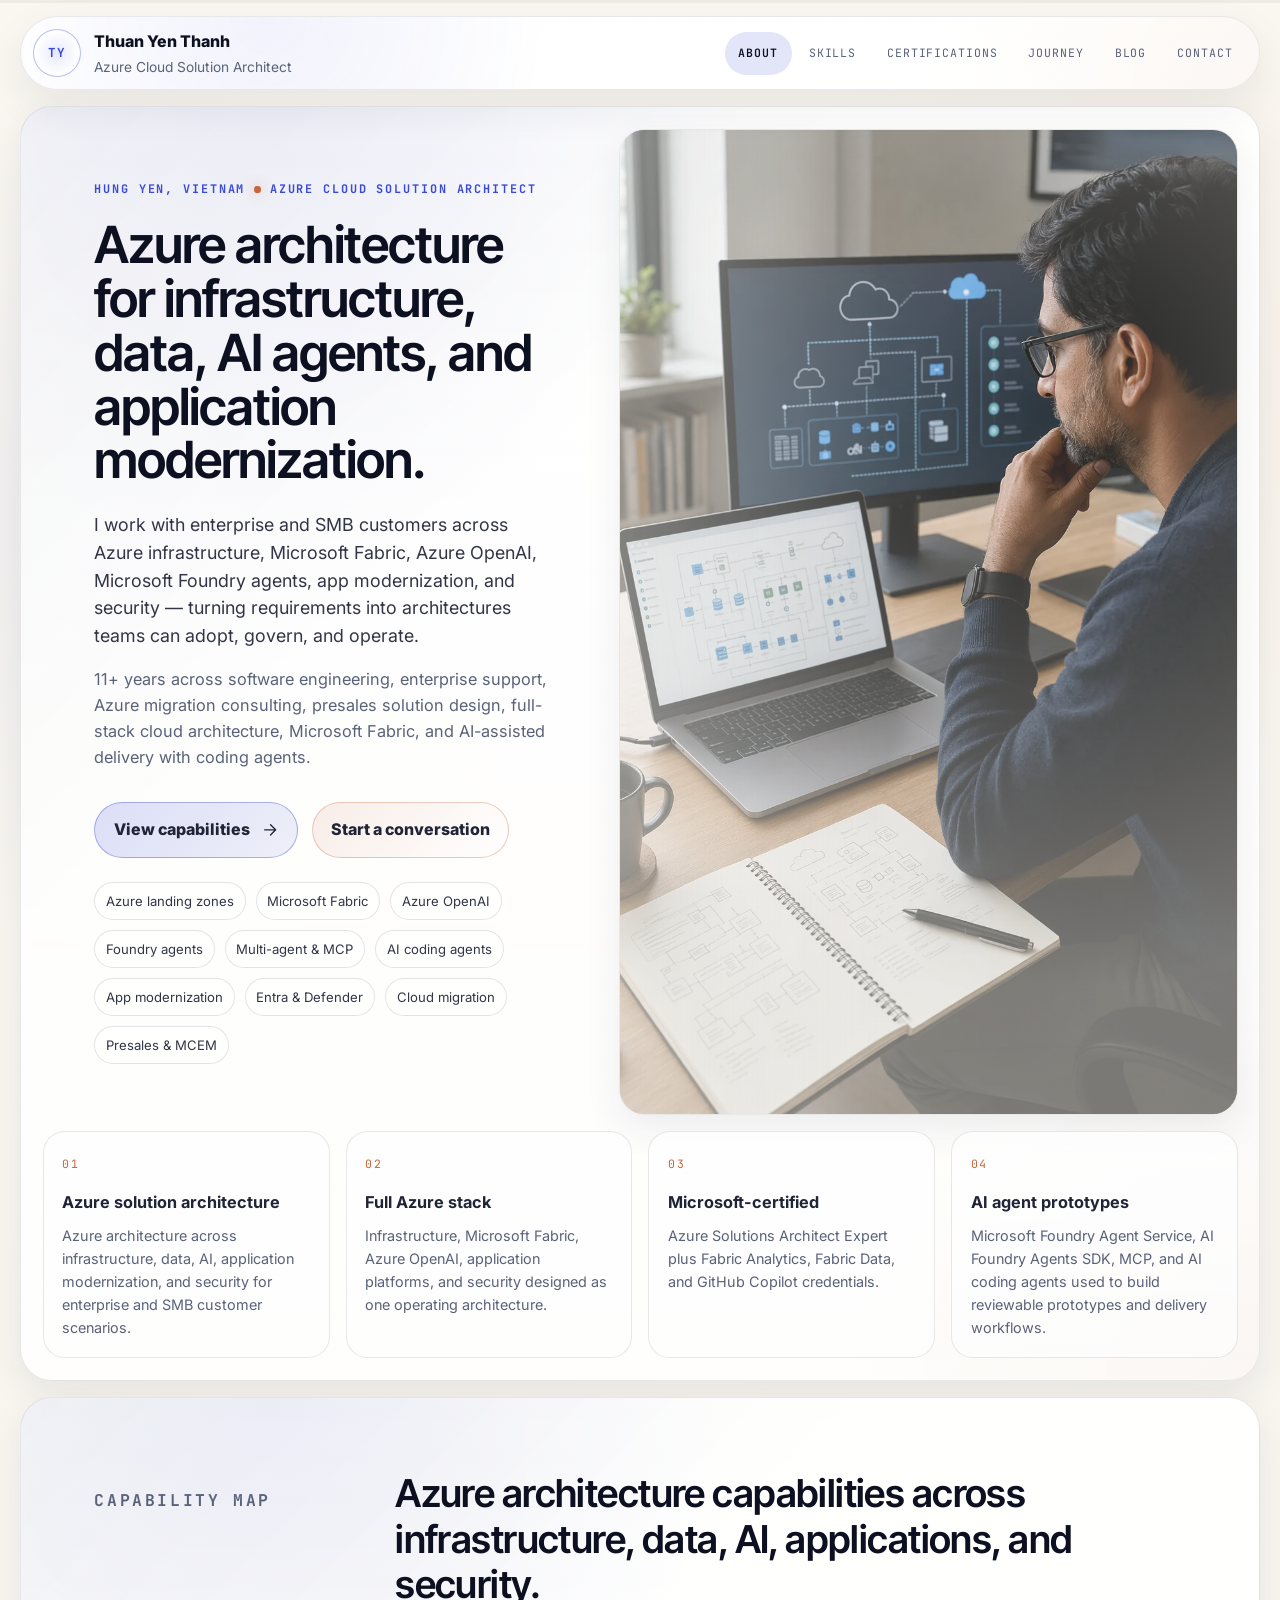
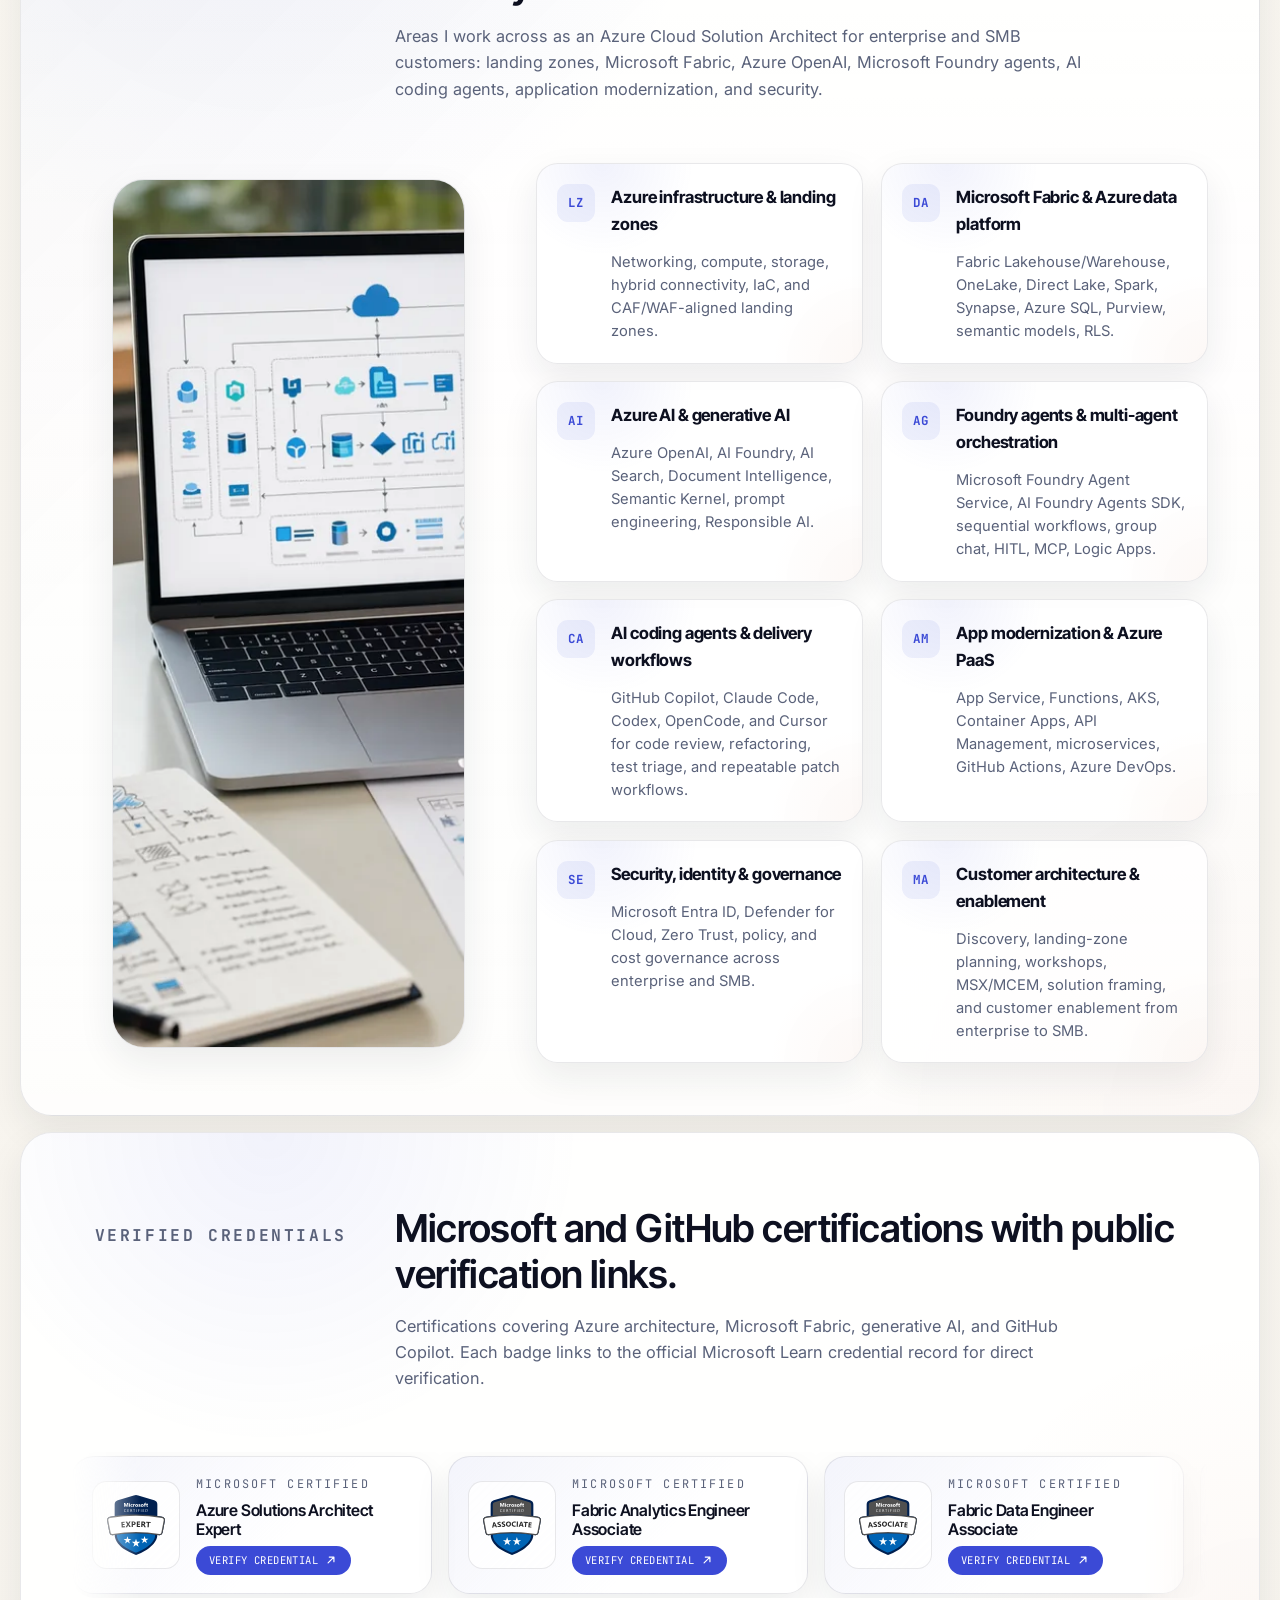
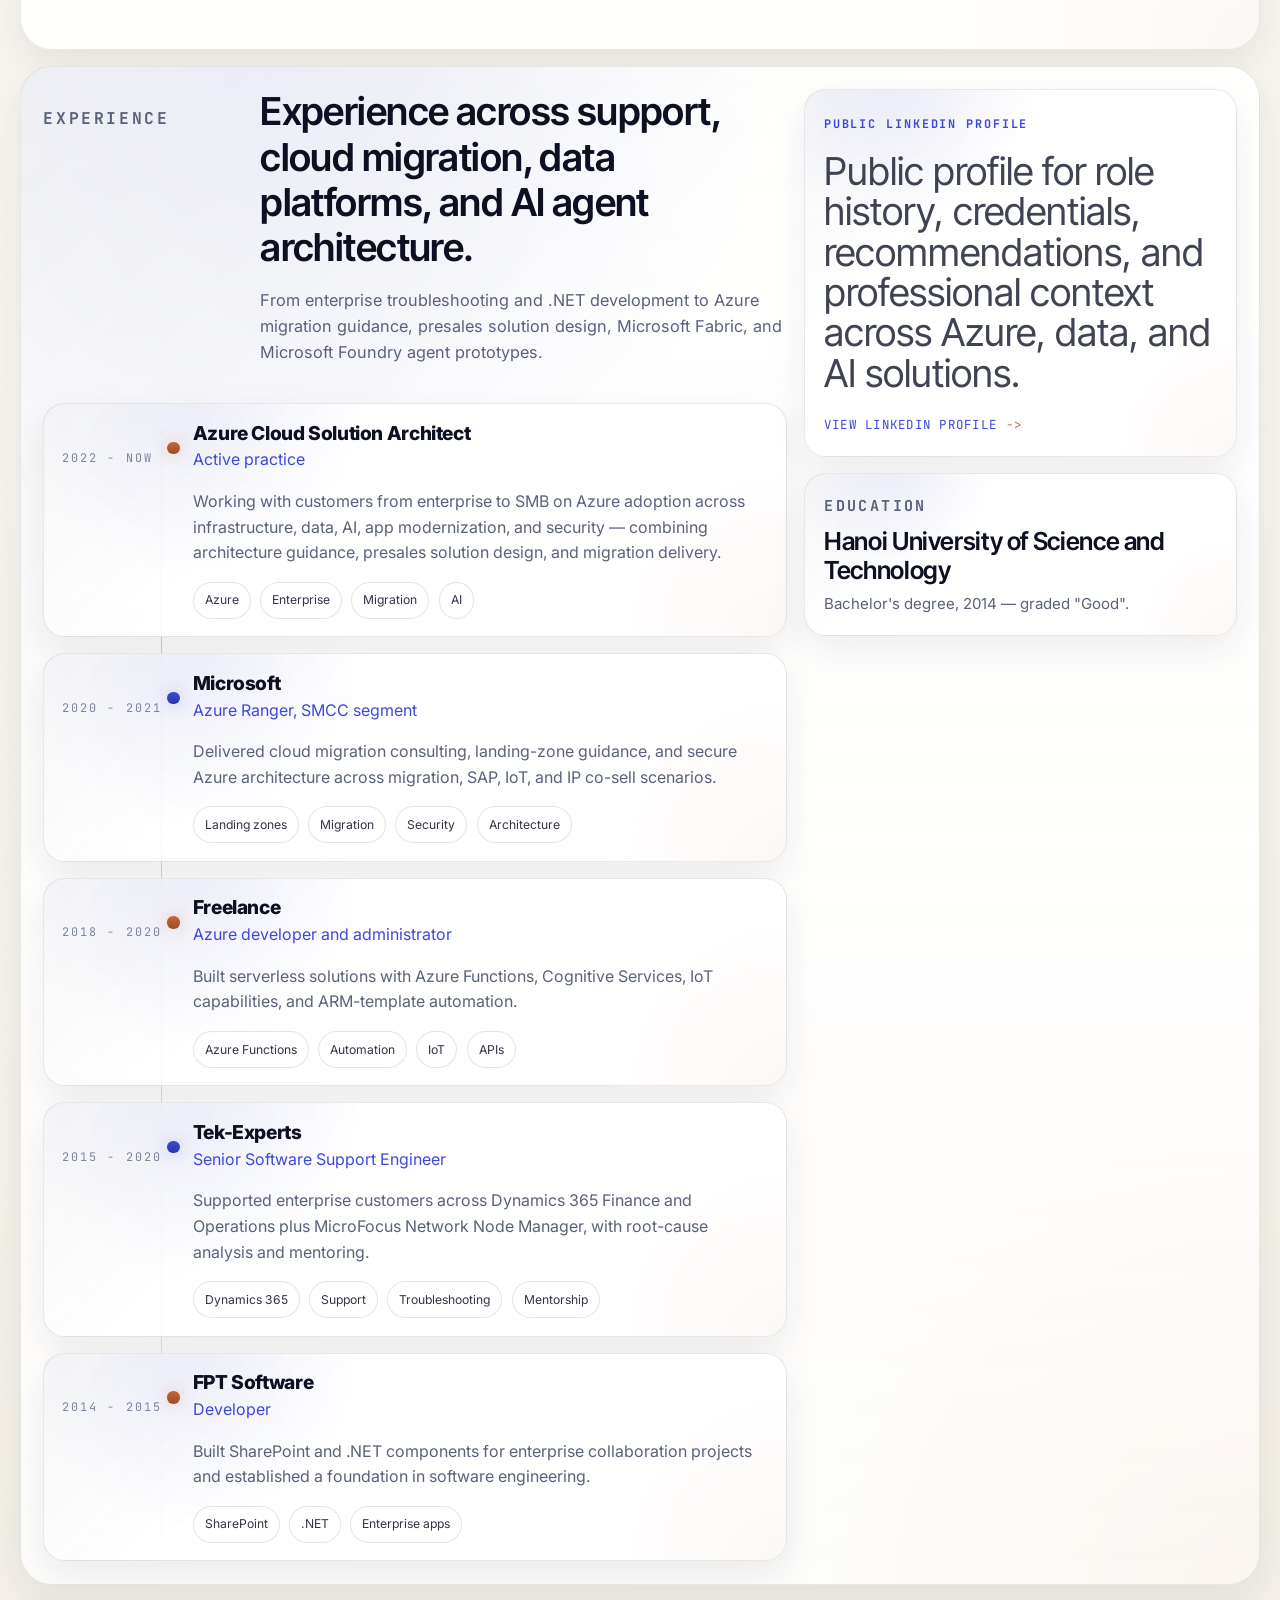
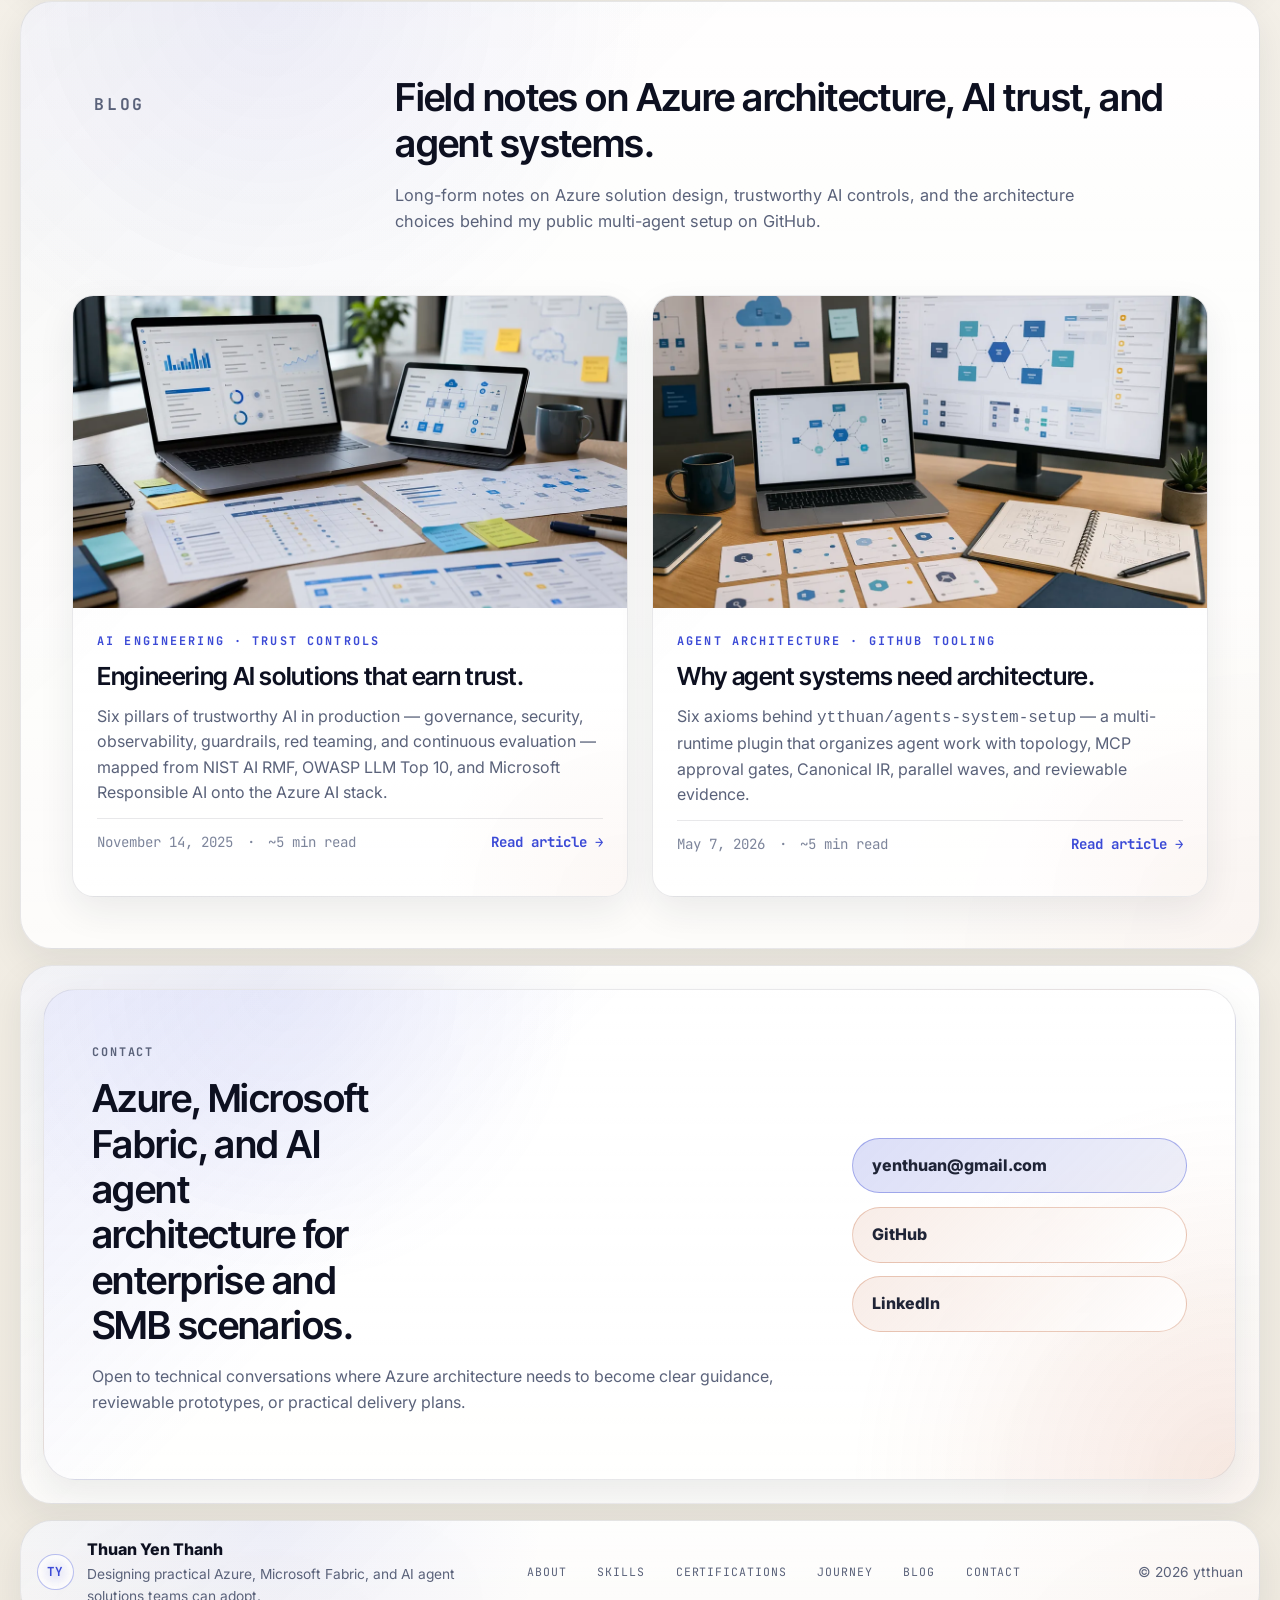
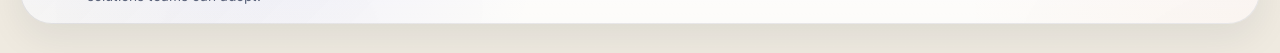
==== commit 037fc998: "Update hero/illustration images and alt text Replace several article and illustration images (hero i" ====
--- a/index.html
+++ b/index.html
@@ -197,12 +197,12 @@
           </div>
 
           <div class="skills-layout">
-            <figure class="skills-visual glass-panel" data-reveal aria-label="Abstract Azure skills atlas visual">
+            <figure class="skills-visual glass-panel" data-reveal aria-label="Realistic Azure skills architecture workspace visual">
               <picture>
                 <source srcset="images/illustrations/fabric-lakehouse-orbit.webp" type="image/webp" />
                 <img
                   src="images/illustrations/fabric-lakehouse-orbit.png"
-                  alt="Concentric Azure capability orbit illustration with Foundry agents at the center."
+                  alt="Realistic Azure data platform architecture workspace with laptop, tablet, and cloud data diagrams."
                   width="1280"
                   height="853"
                   loading="lazy"
@@ -297,8 +297,8 @@
                 <picture>
                   <source srcset="images/articles/ai-trust-controls-hero.webp" type="image/webp" />
                   <img src="images/articles/ai-trust-controls-hero.png"
-                       alt="Abstract isometric AI trust observatory with layered governance and evaluation panels."
-                       width="1536" height="1024" loading="lazy" decoding="async" />
+                       alt="Realistic AI trust controls workspace with dashboards, review sheets, and Azure-blue architecture diagrams."
+                       width="1152" height="768" loading="lazy" decoding="async" />
                 </picture>
               </a>
               <div class="blog-card-body">
@@ -326,8 +326,8 @@
                 <picture>
                   <source srcset="images/articles/agents-system-philosophy-hero.webp" type="image/webp" />
                   <img src="images/articles/agents-system-philosophy-hero.png"
-                       alt="Abstract isometric multi-runtime agent topology with a central orchestrator and subagents radiating across platform planes."
-                       width="1536" height="1024" loading="lazy" decoding="async" />
+                       alt="Realistic multi-agent architecture workspace with monitors, topology diagrams, and review cards."
+                       width="1152" height="768" loading="lazy" decoding="async" />
                 </picture>
               </a>
               <div class="blog-card-body">
